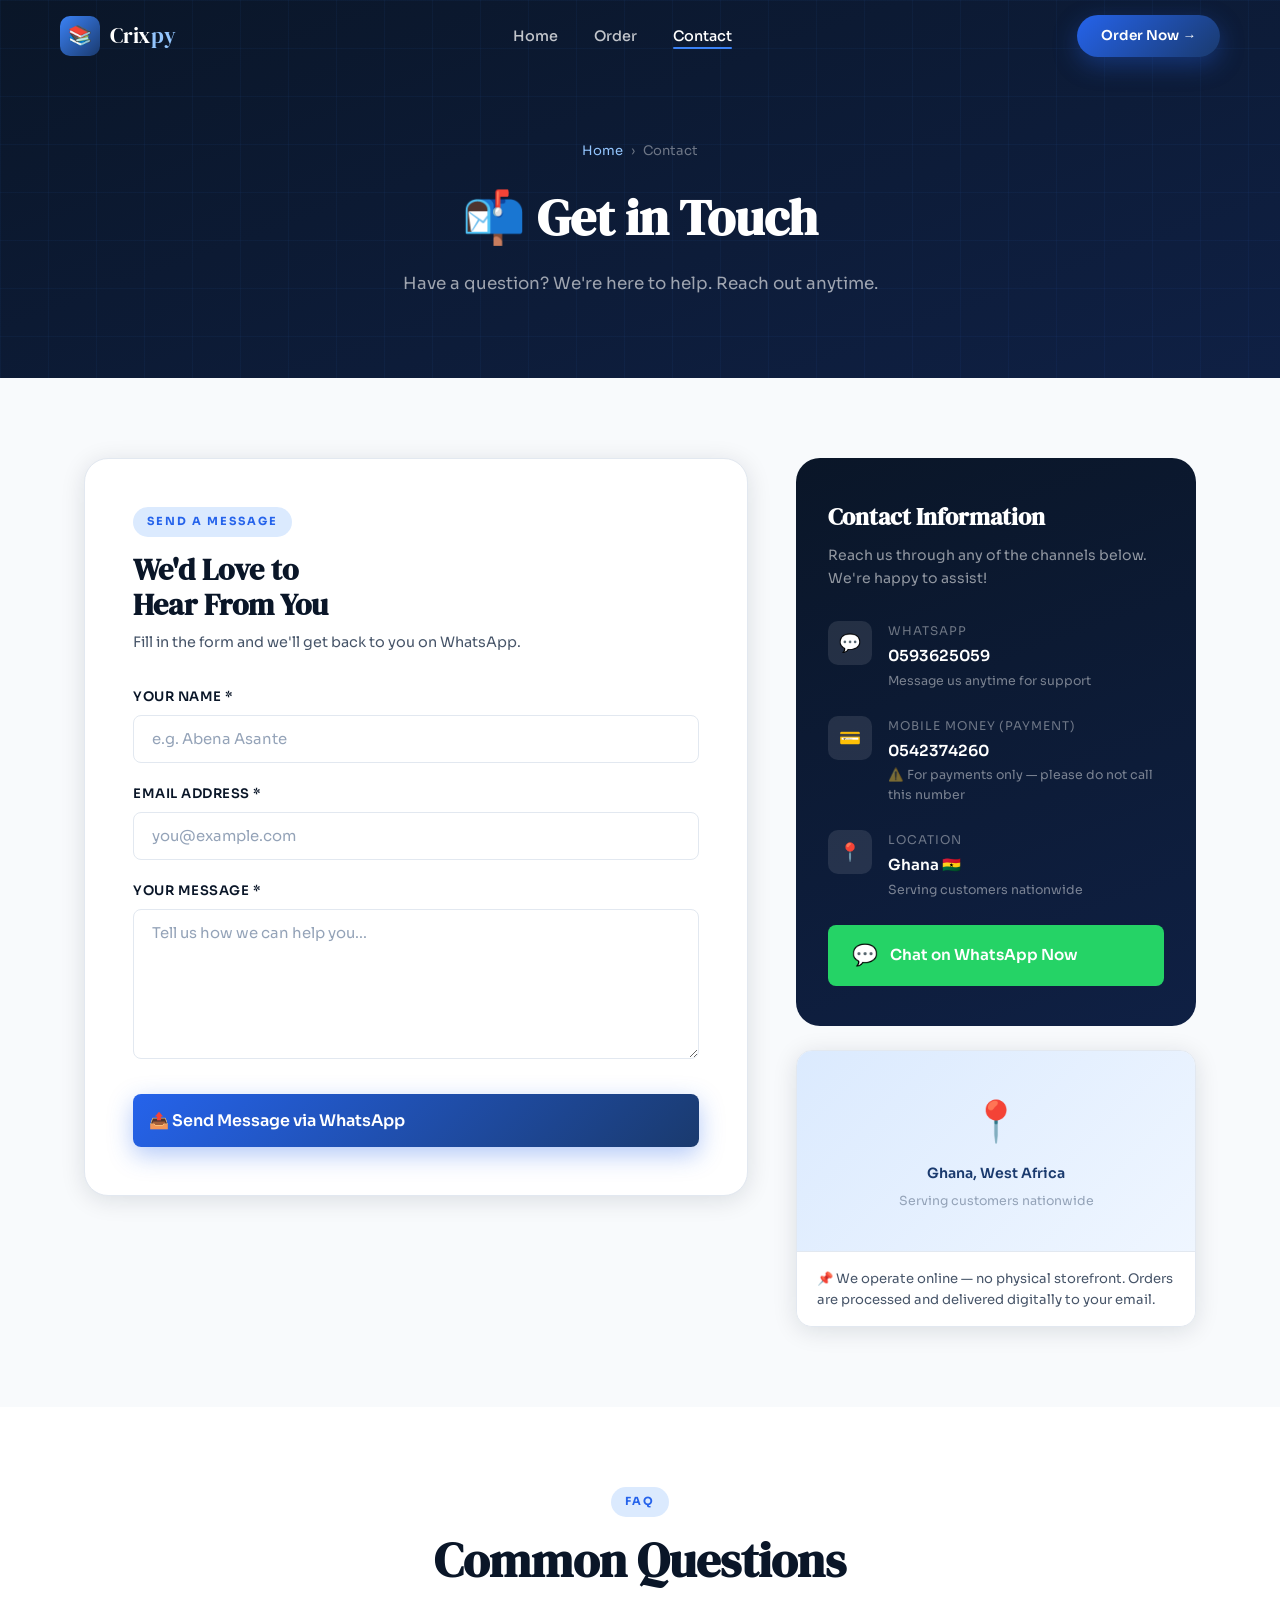
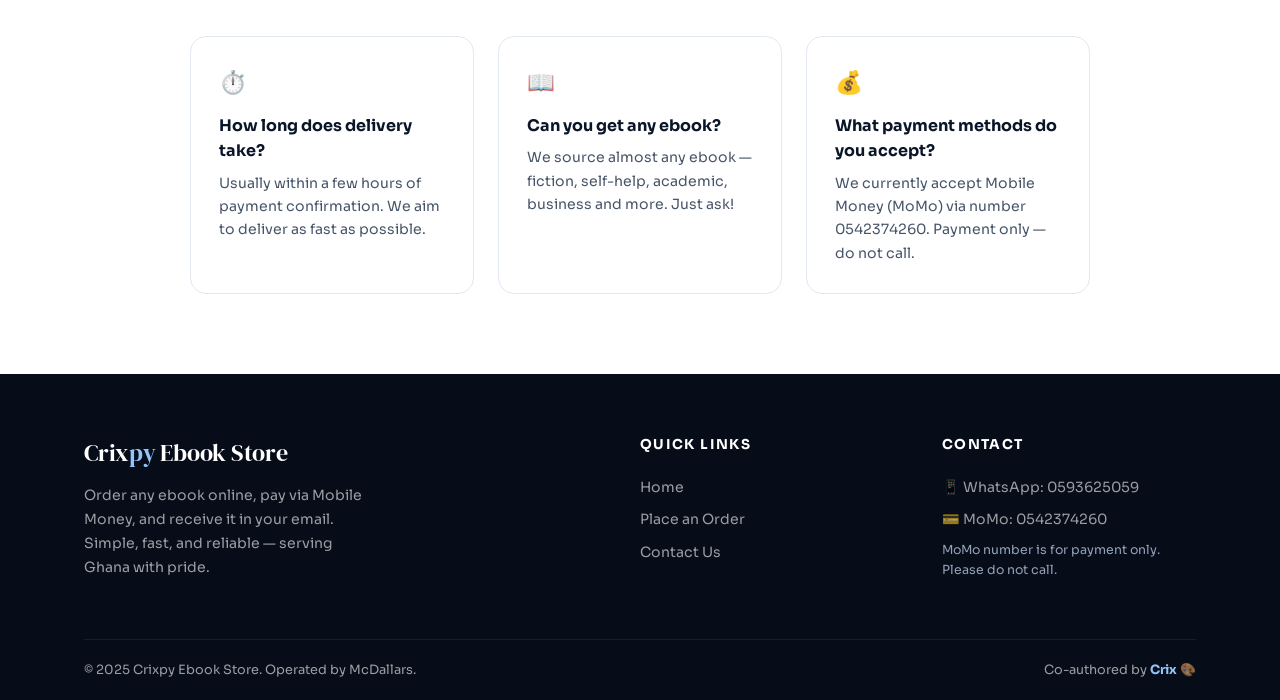
==== contact.html @ 8791eb3a "Add files via upload" ====
<!DOCTYPE html>
<html lang="en">
<head>
  <meta charset="UTF-8" />
  <meta name="viewport" content="width=device-width, initial-scale=1.0" />
  <title>Contact Us — Crixpy Ebook Store</title>
  <meta name="description" content="Get in touch with Crixpy Ebook Store via WhatsApp or our contact form." />
  <link rel="stylesheet" href="style.css" />
  <link rel="icon" href="data:image/svg+xml,<svg xmlns='http://www.w3.org/2000/svg' viewBox='0 0 100 100'><text y='.9em' font-size='90'>📚</text></svg>" />
</head>
<body>

  <!-- ════════════ NAVBAR ════════════ -->
  <nav class="navbar scrolled" id="navbar">
    <div class="nav-inner">
      <a href="index.html" class="nav-logo">
        <div class="nav-logo-icon">📚</div>
        <span class="nav-logo-text">Crix<span>py</span></span>
      </a>
      <ul class="nav-links">
        <li><a href="index.html">Home</a></li>
        <li><a href="order.html">Order</a></li>
        <li><a href="contact.html">Contact</a></li>
      </ul>
      <a href="order.html" class="btn btn-primary nav-cta" style="padding:10px 24px;font-size:0.85rem;">Order Now →</a>
      <button class="hamburger" id="hamburger" aria-label="Menu">
        <span></span><span></span><span></span>
      </button>
    </div>
  </nav>

  <!-- Mobile Menu -->
  <div class="mobile-menu" id="mobileMenu">
    <a href="index.html">🏠 Home</a>
    <a href="order.html">📖 Order</a>
    <a href="contact.html">📬 Contact</a>
    <a href="order.html" class="btn btn-primary" style="text-align:center;border-radius:8px;">Order Now →</a>
  </div>

  <!-- ════════════ PAGE HEADER ════════════ -->
  <div class="page-header">
    <div class="page-breadcrumb">
      <a href="index.html">Home</a>
      <span>›</span>
      <span>Contact</span>
    </div>
    <h1>📬 Get in Touch</h1>
    <p>Have a question? We're here to help. Reach out anytime.</p>
  </div>

  <!-- ════════════ CONTACT SECTION ════════════ -->
  <section class="contact-section">
    <div class="container">
      <div class="contact-layout">

        <!-- CONTACT FORM -->
        <div class="contact-form-wrap">
          <span class="section-label">Send a Message</span>
          <h2 class="section-title" style="font-size:1.9rem;margin-bottom:8px;">We'd Love to<br>Hear From You</h2>
          <p style="color:var(--gray-600);font-size:0.9rem;margin-bottom:32px;">Fill in the form and we'll get back to you on WhatsApp.</p>

          <form id="contactForm" novalidate>
            <div class="form-group">
              <label for="cName">Your Name *</label>
              <input type="text" id="cName" name="cName" placeholder="e.g. Abena Asante" required />
            </div>
            <div class="form-group">
              <label for="cEmail">Email Address *</label>
              <input type="email" id="cEmail" name="cEmail" placeholder="you@example.com" required />
            </div>
            <div class="form-group">
              <label for="cMessage">Your Message *</label>
              <textarea id="cMessage" name="cMessage" placeholder="Tell us how we can help you..." required style="min-height:150px;"></textarea>
            </div>
            <button type="submit" class="btn btn-primary form-btn">
              📤 Send Message via WhatsApp
            </button>
          </form>
        </div>

        <!-- CONTACT INFO SIDEBAR -->
        <div>
          <!-- Info Card -->
          <div class="contact-info-card">
            <h3 class="contact-info-title">Contact Information</h3>
            <p class="contact-info-sub">Reach us through any of the channels below. We're happy to assist!</p>

            <div class="contact-info-item">
              <div class="contact-info-icon">💬</div>
              <div>
                <div class="contact-info-label">WhatsApp</div>
                <div class="contact-info-value">0593625059</div>
                <div class="contact-info-note">Message us anytime for support</div>
              </div>
            </div>

            <div class="contact-info-item">
              <div class="contact-info-icon">💳</div>
              <div>
                <div class="contact-info-label">Mobile Money (Payment)</div>
                <div class="contact-info-value">0542374260</div>
                <div class="contact-info-note">⚠️ For payments only — please do not call this number</div>
              </div>
            </div>

            <div class="contact-info-item">
              <div class="contact-info-icon">📍</div>
              <div>
                <div class="contact-info-label">Location</div>
                <div class="contact-info-value">Ghana 🇬🇭</div>
                <div class="contact-info-note">Serving customers nationwide</div>
              </div>
            </div>

            <a href="https://wa.me/233593625059" target="_blank" class="wa-btn">
              <span class="wa-btn-icon">💬</span>
              Chat on WhatsApp Now
            </a>
          </div>

          <!-- Map placeholder -->
          <div class="map-placeholder">
            <div class="map-embed">
              <span class="map-embed-icon">📍</span>
              <span style="font-weight:600;color:var(--blue-700);">Ghana, West Africa</span>
              <span style="font-size:0.78rem;color:var(--gray-400);">Serving customers nationwide</span>
            </div>
            <div style="padding:16px 20px;background:var(--white);border-top:1px solid var(--gray-200);">
              <p style="font-size:0.82rem;color:var(--gray-600);">📌 We operate online — no physical storefront. Orders are processed and delivered digitally to your email.</p>
            </div>
          </div>
        </div>

      </div>
    </div>
  </section>

  <!-- ════════════ FAQ STRIP ════════════ -->
  <section style="padding:80px 0;background:var(--white);">
    <div class="container">
      <div class="text-center" style="margin-bottom:48px;">
        <span class="section-label">FAQ</span>
        <h2 class="section-title">Common Questions</h2>
      </div>
      <div style="display:grid;grid-template-columns:repeat(auto-fit,minmax(280px,1fr));gap:24px;max-width:900px;margin:0 auto;">
        <div style="padding:28px;border:1px solid var(--gray-200);border-radius:var(--radius-md);">
          <div style="font-size:1.4rem;margin-bottom:12px;">⏱️</div>
          <div style="font-weight:700;color:var(--blue-900);margin-bottom:8px;">How long does delivery take?</div>
          <p style="font-size:0.88rem;color:var(--gray-600);line-height:1.65;">Usually within a few hours of payment confirmation. We aim to deliver as fast as possible.</p>
        </div>
        <div style="padding:28px;border:1px solid var(--gray-200);border-radius:var(--radius-md);">
          <div style="font-size:1.4rem;margin-bottom:12px;">📖</div>
          <div style="font-weight:700;color:var(--blue-900);margin-bottom:8px;">Can you get any ebook?</div>
          <p style="font-size:0.88rem;color:var(--gray-600);line-height:1.65;">We source almost any ebook — fiction, self-help, academic, business and more. Just ask!</p>
        </div>
        <div style="padding:28px;border:1px solid var(--gray-200);border-radius:var(--radius-md);">
          <div style="font-size:1.4rem;margin-bottom:12px;">💰</div>
          <div style="font-weight:700;color:var(--blue-900);margin-bottom:8px;">What payment methods do you accept?</div>
          <p style="font-size:0.88rem;color:var(--gray-600);line-height:1.65;">We currently accept Mobile Money (MoMo) via number 0542374260. Payment only — do not call.</p>
        </div>
      </div>
    </div>
  </section>

  <!-- ════════════ FOOTER ════════════ -->
  <footer class="footer">
    <div class="container">
      <div class="footer-grid">
        <div class="footer-brand">
          <span class="nav-logo-text">Crix<span style="color:var(--blue-300);">py</span> Ebook Store</span>
          <p>Order any ebook online, pay via Mobile Money, and receive it in your email. Simple, fast, and reliable — serving Ghana with pride.</p>
        </div>
        <div class="footer-col">
          <h4>Quick Links</h4>
          <a href="index.html">Home</a>
          <a href="order.html">Place an Order</a>
          <a href="contact.html">Contact Us</a>
        </div>
        <div class="footer-col">
          <h4>Contact</h4>
          <p>📱 WhatsApp: 0593625059</p>
          <p>💳 MoMo: 0542374260</p>
          <p style="font-size:0.78rem;color:var(--gray-400);margin-top:4px;">MoMo number is for payment only.<br>Please do not call.</p>
        </div>
      </div>
      <div class="footer-bottom">
        <span>© 2025 Crixpy Ebook Store. Operated by McDallars.</span>
        <span>Co-authored by <strong style="color:var(--blue-300);">Crix</strong> 🎨</span>
      </div>
    </div>
  </footer>

  <!-- ════════════ CONTACT SUCCESS POPUP ════════════ -->
  <div class="popup-overlay" id="contactPopup">
    <div class="popup-box">
      <div class="popup-icon">📬</div>
      <h2 class="popup-title">Message Sent!</h2>
      <p class="popup-text">
        Your message has been sent to us via WhatsApp. We'll get back to you as soon as possible.<br><br>
        Thank you for reaching out to Crixpy Ebook Store! 📚
      </p>
      <button class="btn btn-primary popup-close" onclick="closePopup('contactPopup')">Close</button>
    </div>
  </div>

  <script src="script.js"></script>
</body>
</html>
---- style.css ----
/* ============================================
   CRIXPY EBOOK STORE — Global Stylesheet
   ============================================ */

@import url('https://fonts.googleapis.com/css2?family=Sora:wght@300;400;500;600;700;800&family=DM+Serif+Display:ital@0;1&display=swap');

/* ── CSS Variables ── */
:root {
  --blue-900: #0a1628;
  --blue-800: #0f2044;
  --blue-700: #1a3a6e;
  --blue-600: #1e4d9b;
  --blue-500: #2563eb;
  --blue-400: #3b82f6;
  --blue-300: #93c5fd;
  --blue-100: #dbeafe;
  --gold:     #f0b429;
  --white:    #ffffff;
  --gray-50:  #f8fafc;
  --gray-100: #f1f5f9;
  --gray-200: #e2e8f0;
  --gray-400: #94a3b8;
  --gray-600: #475569;
  --gray-800: #1e293b;
  --black:    #060c18;

  --font-display: 'DM Serif Display', serif;
  --font-body:    'Sora', sans-serif;

  --radius-sm: 8px;
  --radius-md: 16px;
  --radius-lg: 24px;
  --radius-xl: 40px;

  --shadow-card: 0 4px 24px rgba(10, 22, 40, 0.12);
  --shadow-float: 0 16px 48px rgba(10, 22, 40, 0.22);
  --shadow-glow:  0 0 40px rgba(37, 99, 235, 0.25);

  --transition: all 0.35s cubic-bezier(0.4, 0, 0.2, 1);
}

/* ── Reset ── */
*, *::before, *::after { box-sizing: border-box; margin: 0; padding: 0; }
html { scroll-behavior: smooth; font-size: 16px; }
body {
  font-family: var(--font-body);
  background: var(--white);
  color: var(--gray-800);
  line-height: 1.6;
  overflow-x: hidden;
}
img { max-width: 100%; display: block; }
a { text-decoration: none; color: inherit; }
ul { list-style: none; }
button { cursor: pointer; font-family: var(--font-body); }

/* ── Utility ── */
.container { max-width: 1160px; margin: 0 auto; padding: 0 24px; }
.section-label {
  display: inline-block;
  font-size: 0.7rem;
  font-weight: 700;
  letter-spacing: 0.18em;
  text-transform: uppercase;
  color: var(--blue-500);
  background: var(--blue-100);
  padding: 6px 14px;
  border-radius: 100px;
  margin-bottom: 16px;
}
.section-title {
  font-family: var(--font-display);
  font-size: clamp(2rem, 5vw, 3rem);
  color: var(--blue-900);
  line-height: 1.15;
  margin-bottom: 16px;
}
.section-sub {
  color: var(--gray-600);
  font-size: 1.05rem;
  max-width: 540px;
}
.text-center { text-align: center; }
.text-center .section-sub { margin: 0 auto; }

/* ── Buttons ── */
.btn {
  display: inline-flex;
  align-items: center;
  gap: 8px;
  padding: 14px 32px;
  border-radius: 100px;
  font-size: 0.95rem;
  font-weight: 600;
  border: none;
  transition: var(--transition);
  position: relative;
  overflow: hidden;
}
.btn::after {
  content: '';
  position: absolute;
  inset: 0;
  background: rgba(255,255,255,0.12);
  opacity: 0;
  transition: opacity 0.25s;
}
.btn:hover::after { opacity: 1; }
.btn-primary {
  background: linear-gradient(135deg, var(--blue-500), var(--blue-700));
  color: var(--white);
  box-shadow: 0 8px 24px rgba(37, 99, 235, 0.35);
}
.btn-primary:hover {
  transform: translateY(-2px);
  box-shadow: 0 14px 32px rgba(37, 99, 235, 0.45);
}
.btn-outline {
  background: transparent;
  color: var(--blue-500);
  border: 2px solid var(--blue-400);
}
.btn-outline:hover {
  background: var(--blue-100);
  transform: translateY(-2px);
}
.btn-white {
  background: var(--white);
  color: var(--blue-700);
  box-shadow: var(--shadow-card);
}
.btn-white:hover { transform: translateY(-2px); box-shadow: var(--shadow-float); }

/* ── NAV ── */
.navbar {
  position: fixed;
  top: 0; left: 0; right: 0;
  z-index: 1000;
  padding: 0 24px;
  transition: var(--transition);
}
.navbar.scrolled {
  background: rgba(10, 22, 40, 0.92);
  backdrop-filter: blur(16px);
  border-bottom: 1px solid rgba(255,255,255,0.07);
  box-shadow: 0 4px 24px rgba(0,0,0,0.3);
}
.nav-inner {
  max-width: 1160px;
  margin: 0 auto;
  display: flex;
  align-items: center;
  justify-content: space-between;
  height: 72px;
}
.nav-logo {
  display: flex;
  align-items: center;
  gap: 10px;
}
.nav-logo-icon {
  width: 40px; height: 40px;
  background: linear-gradient(135deg, var(--blue-400), var(--blue-700));
  border-radius: 10px;
  display: flex;
  align-items: center;
  justify-content: center;
  font-size: 1.2rem;
}
.nav-logo-text {
  font-family: var(--font-display);
  font-size: 1.35rem;
  color: var(--white);
  letter-spacing: -0.01em;
}
.nav-logo-text span { color: var(--blue-300); }
.nav-links {
  display: flex;
  align-items: center;
  gap: 36px;
}
.nav-links a {
  color: rgba(255,255,255,0.75);
  font-size: 0.9rem;
  font-weight: 500;
  transition: color 0.2s;
  position: relative;
}
.nav-links a::after {
  content: '';
  position: absolute;
  bottom: -4px; left: 0; right: 0;
  height: 2px;
  background: var(--blue-400);
  transform: scaleX(0);
  transform-origin: left;
  transition: transform 0.3s;
  border-radius: 2px;
}
.nav-links a:hover, .nav-links a.active { color: var(--white); }
.nav-links a:hover::after, .nav-links a.active::after { transform: scaleX(1); }
.nav-cta { margin-left: 8px; }
.hamburger {
  display: none;
  flex-direction: column;
  gap: 5px;
  background: none;
  border: none;
  padding: 8px;
}
.hamburger span {
  display: block;
  width: 24px; height: 2px;
  background: var(--white);
  border-radius: 2px;
  transition: var(--transition);
}
.hamburger.open span:nth-child(1) { transform: translateY(7px) rotate(45deg); }
.hamburger.open span:nth-child(2) { opacity: 0; }
.hamburger.open span:nth-child(3) { transform: translateY(-7px) rotate(-45deg); }

/* Mobile nav */
.mobile-menu {
  display: none;
  position: fixed;
  top: 72px; left: 0; right: 0;
  background: rgba(10, 22, 40, 0.97);
  backdrop-filter: blur(16px);
  padding: 24px;
  z-index: 999;
  border-bottom: 1px solid rgba(255,255,255,0.1);
  flex-direction: column;
  gap: 16px;
  transform: translateY(-20px);
  opacity: 0;
  transition: var(--transition);
}
.mobile-menu.open {
  display: flex;
  transform: translateY(0);
  opacity: 1;
}
.mobile-menu a {
  color: rgba(255,255,255,0.85);
  font-size: 1.05rem;
  font-weight: 500;
  padding: 12px 0;
  border-bottom: 1px solid rgba(255,255,255,0.07);
  transition: color 0.2s;
}
.mobile-menu a:hover { color: var(--blue-300); }

/* ── HERO ── */
.hero {
  min-height: 100vh;
  background: linear-gradient(160deg, var(--blue-900) 0%, var(--blue-800) 50%, #112255 100%);
  position: relative;
  display: flex;
  align-items: center;
  padding-top: 80px;
  overflow: hidden;
}
.hero-bg-grid {
  position: absolute;
  inset: 0;
  background-image:
    linear-gradient(rgba(59,130,246,0.06) 1px, transparent 1px),
    linear-gradient(90deg, rgba(59,130,246,0.06) 1px, transparent 1px);
  background-size: 48px 48px;
}
.hero-orb {
  position: absolute;
  border-radius: 50%;
  filter: blur(80px);
  pointer-events: none;
}
.hero-orb-1 {
  width: 520px; height: 520px;
  background: radial-gradient(circle, rgba(37,99,235,0.35) 0%, transparent 70%);
  top: -120px; right: -100px;
  animation: float 7s ease-in-out infinite;
}
.hero-orb-2 {
  width: 360px; height: 360px;
  background: radial-gradient(circle, rgba(240,180,41,0.12) 0%, transparent 70%);
  bottom: 80px; left: -80px;
  animation: float 9s ease-in-out infinite reverse;
}
@keyframes float {
  0%, 100% { transform: translateY(0); }
  50%       { transform: translateY(-24px); }
}
.hero-inner {
  position: relative;
  z-index: 2;
  max-width: 1160px;
  margin: 0 auto;
  padding: 80px 24px;
  display: grid;
  grid-template-columns: 1fr 1fr;
  gap: 64px;
  align-items: center;
}
.hero-badge {
  display: inline-flex;
  align-items: center;
  gap: 8px;
  background: rgba(255,255,255,0.08);
  border: 1px solid rgba(255,255,255,0.15);
  border-radius: 100px;
  padding: 8px 16px;
  font-size: 0.8rem;
  color: var(--blue-300);
  font-weight: 500;
  margin-bottom: 24px;
  backdrop-filter: blur(8px);
  animation: fadeInUp 0.6s ease both;
}
.hero-badge-dot {
  width: 7px; height: 7px;
  background: var(--gold);
  border-radius: 50%;
  animation: pulse 2s ease-in-out infinite;
}
@keyframes pulse { 0%,100%{ opacity:1; transform:scale(1); } 50%{ opacity:0.5; transform:scale(1.4); } }
.hero-title {
  font-family: var(--font-display);
  font-size: clamp(2.6rem, 6vw, 4rem);
  color: var(--white);
  line-height: 1.1;
  margin-bottom: 20px;
  animation: fadeInUp 0.6s 0.1s ease both;
}
.hero-title em {
  font-style: italic;
  color: var(--blue-300);
}
.hero-sub {
  color: rgba(255,255,255,0.65);
  font-size: 1.1rem;
  line-height: 1.7;
  margin-bottom: 36px;
  max-width: 460px;
  animation: fadeInUp 0.6s 0.2s ease both;
}
.hero-actions {
  display: flex;
  gap: 16px;
  flex-wrap: wrap;
  animation: fadeInUp 0.6s 0.3s ease both;
}
.hero-stats {
  display: flex;
  gap: 32px;
  margin-top: 48px;
  animation: fadeInUp 0.6s 0.4s ease both;
}
.hero-stat-num {
  font-family: var(--font-display);
  font-size: 1.8rem;
  color: var(--white);
}
.hero-stat-label {
  font-size: 0.8rem;
  color: rgba(255,255,255,0.5);
  text-transform: uppercase;
  letter-spacing: 0.08em;
}
.hero-visual {
  animation: fadeInRight 0.8s 0.2s ease both;
  position: relative;
}
.hero-card {
  background: rgba(255,255,255,0.05);
  border: 1px solid rgba(255,255,255,0.1);
  border-radius: var(--radius-lg);
  padding: 32px;
  backdrop-filter: blur(12px);
  position: relative;
  overflow: hidden;
}
.hero-card::before {
  content: '';
  position: absolute;
  top: -1px; left: 20px; right: 20px;
  height: 2px;
  background: linear-gradient(90deg, transparent, var(--blue-400), transparent);
}
.hero-book-stack {
  display: flex;
  flex-direction: column;
  gap: 12px;
}
.hero-book-item {
  display: flex;
  align-items: center;
  gap: 16px;
  padding: 14px 16px;
  background: rgba(255,255,255,0.06);
  border-radius: var(--radius-sm);
  border: 1px solid rgba(255,255,255,0.07);
  transition: background 0.3s;
  animation: slideInRight 0.5s ease both;
}
.hero-book-item:nth-child(1) { animation-delay: 0.5s; }
.hero-book-item:nth-child(2) { animation-delay: 0.65s; }
.hero-book-item:nth-child(3) { animation-delay: 0.8s; }
.hero-book-item:hover { background: rgba(255,255,255,0.1); }
.hero-book-cover {
  width: 42px; height: 52px;
  border-radius: 4px;
  display: flex;
  align-items: center;
  justify-content: center;
  font-size: 1.4rem;
  flex-shrink: 0;
}
.hero-book-info { flex: 1; min-width: 0; }
.hero-book-title { color: var(--white); font-size: 0.85rem; font-weight: 600; }
.hero-book-author { color: rgba(255,255,255,0.4); font-size: 0.75rem; }
.hero-book-badge {
  font-size: 0.68rem;
  font-weight: 700;
  padding: 3px 10px;
  border-radius: 100px;
  background: rgba(37,99,235,0.3);
  color: var(--blue-300);
  border: 1px solid rgba(37,99,235,0.4);
  white-space: nowrap;
}
.hero-card-footer {
  margin-top: 20px;
  padding-top: 20px;
  border-top: 1px solid rgba(255,255,255,0.07);
  display: flex;
  align-items: center;
  justify-content: space-between;
}
.hero-card-footer-text { font-size: 0.8rem; color: rgba(255,255,255,0.5); }
.hero-card-footer-badge {
  display: flex;
  align-items: center;
  gap: 6px;
  font-size: 0.8rem;
  color: #4ade80;
  font-weight: 500;
}
.badge-dot-green {
  width: 7px; height: 7px;
  background: #4ade80;
  border-radius: 50%;
  animation: pulse 2s ease-in-out infinite;
}

/* ── HOW IT WORKS ── */
.how-it-works {
  padding: 100px 0;
  background: var(--gray-50);
  position: relative;
  overflow: hidden;
}
.how-it-works::before {
  content: '';
  position: absolute;
  top: -2px; left: 0; right: 0;
  height: 4px;
  background: linear-gradient(90deg, transparent, var(--blue-400), var(--blue-500), var(--blue-400), transparent);
}
.steps-grid {
  display: grid;
  grid-template-columns: repeat(4, 1fr);
  gap: 24px;
  margin-top: 56px;
  position: relative;
}
.steps-grid::before {
  content: '';
  position: absolute;
  top: 48px;
  left: calc(12.5% + 32px);
  right: calc(12.5% + 32px);
  height: 2px;
  background: linear-gradient(90deg, var(--blue-300), var(--blue-400), var(--blue-500), var(--blue-400));
  border-radius: 2px;
}
.step-card {
  background: var(--white);
  border-radius: var(--radius-md);
  padding: 32px 24px;
  text-align: center;
  box-shadow: var(--shadow-card);
  border: 1px solid var(--gray-200);
  position: relative;
  transition: var(--transition);
  opacity: 0;
  transform: translateY(24px);
}
.step-card.visible {
  opacity: 1;
  transform: translateY(0);
}
.step-card:hover {
  transform: translateY(-6px);
  box-shadow: var(--shadow-float);
  border-color: var(--blue-300);
}
.step-number {
  position: absolute;
  top: -16px; left: 50%;
  transform: translateX(-50%);
  width: 32px; height: 32px;
  background: linear-gradient(135deg, var(--blue-500), var(--blue-700));
  color: var(--white);
  border-radius: 50%;
  display: flex;
  align-items: center;
  justify-content: center;
  font-size: 0.8rem;
  font-weight: 700;
  box-shadow: 0 4px 12px rgba(37,99,235,0.4);
}
.step-icon {
  width: 64px; height: 64px;
  margin: 16px auto 20px;
  background: linear-gradient(135deg, var(--blue-100), var(--blue-50, #eff6ff));
  border-radius: var(--radius-sm);
  display: flex;
  align-items: center;
  justify-content: center;
  font-size: 1.8rem;
  transition: transform 0.3s;
}
.step-card:hover .step-icon { transform: scale(1.1) rotate(-5deg); }
.step-title {
  font-weight: 700;
  font-size: 0.95rem;
  color: var(--blue-900);
  margin-bottom: 8px;
}
.step-desc {
  font-size: 0.85rem;
  color: var(--gray-600);
  line-height: 1.6;
}

/* ── WHY US ── */
.why-us {
  padding: 100px 0;
  background: var(--white);
}
.features-grid {
  display: grid;
  grid-template-columns: repeat(3, 1fr);
  gap: 28px;
  margin-top: 56px;
}
.feature-card {
  padding: 32px;
  border-radius: var(--radius-md);
  border: 1px solid var(--gray-200);
  transition: var(--transition);
  opacity: 0;
  transform: translateY(20px);
  position: relative;
  overflow: hidden;
}
.feature-card::before {
  content: '';
  position: absolute;
  inset: 0;
  background: linear-gradient(135deg, rgba(37,99,235,0.03), transparent);
  opacity: 0;
  transition: opacity 0.3s;
}
.feature-card.visible { opacity: 1; transform: translateY(0); }
.feature-card:hover { border-color: var(--blue-300); transform: translateY(-4px); box-shadow: var(--shadow-card); }
.feature-card:hover::before { opacity: 1; }
.feature-icon {
  width: 52px; height: 52px;
  background: linear-gradient(135deg, var(--blue-500), var(--blue-700));
  border-radius: var(--radius-sm);
  display: flex;
  align-items: center;
  justify-content: center;
  font-size: 1.4rem;
  margin-bottom: 20px;
  box-shadow: 0 6px 20px rgba(37,99,235,0.25);
}
.feature-title { font-weight: 700; font-size: 1rem; margin-bottom: 8px; color: var(--blue-900); }
.feature-desc { font-size: 0.88rem; color: var(--gray-600); line-height: 1.65; }

/* ── CTA BANNER ── */
.cta-banner {
  padding: 80px 0;
  background: linear-gradient(135deg, var(--blue-800), var(--blue-900));
  position: relative;
  overflow: hidden;
}
.cta-banner::after {
  content: '📚';
  position: absolute;
  right: 8%;
  top: 50%;
  transform: translateY(-50%);
  font-size: 8rem;
  opacity: 0.08;
  pointer-events: none;
}
.cta-inner {
  max-width: 700px;
  margin: 0 auto;
  text-align: center;
  padding: 0 24px;
  position: relative;
  z-index: 1;
}
.cta-title {
  font-family: var(--font-display);
  font-size: clamp(1.8rem, 4vw, 2.6rem);
  color: var(--white);
  margin-bottom: 16px;
}
.cta-sub { color: rgba(255,255,255,0.6); margin-bottom: 36px; font-size: 1.05rem; }
.cta-actions { display: flex; gap: 16px; justify-content: center; flex-wrap: wrap; }

/* ── FOOTER ── */
.footer {
  background: var(--black);
  color: rgba(255,255,255,0.6);
  padding: 60px 0 0;
}
.footer-grid {
  display: grid;
  grid-template-columns: 2fr 1fr 1fr;
  gap: 48px;
  padding-bottom: 48px;
  border-bottom: 1px solid rgba(255,255,255,0.07);
}
.footer-brand .nav-logo-text { font-size: 1.5rem; margin-bottom: 12px; display: block; }
.footer-brand p { font-size: 0.88rem; line-height: 1.7; max-width: 280px; }
.footer-col h4 { color: var(--white); font-size: 0.85rem; font-weight: 700; text-transform: uppercase; letter-spacing: 0.1em; margin-bottom: 20px; }
.footer-col a, .footer-col p { display: block; font-size: 0.88rem; margin-bottom: 10px; transition: color 0.2s; }
.footer-col a:hover { color: var(--blue-300); }
.footer-bottom {
  padding: 20px 0;
  display: flex;
  align-items: center;
  justify-content: space-between;
  font-size: 0.8rem;
  flex-wrap: wrap;
  gap: 12px;
}
.footer-bottom a { color: var(--blue-300); }

/* ── PAGE HEADER ── */
.page-header {
  background: linear-gradient(160deg, var(--blue-900), var(--blue-800));
  padding: 140px 24px 80px;
  text-align: center;
  position: relative;
  overflow: hidden;
}
.page-header::before {
  content: '';
  position: absolute;
  inset: 0;
  background-image:
    linear-gradient(rgba(59,130,246,0.05) 1px, transparent 1px),
    linear-gradient(90deg, rgba(59,130,246,0.05) 1px, transparent 1px);
  background-size: 48px 48px;
}
.page-header h1 {
  font-family: var(--font-display);
  font-size: clamp(2.2rem, 5vw, 3.2rem);
  color: var(--white);
  position: relative;
}
.page-header p {
  color: rgba(255,255,255,0.6);
  margin-top: 12px;
  font-size: 1.05rem;
  position: relative;
}
.page-breadcrumb {
  display: flex;
  align-items: center;
  justify-content: center;
  gap: 8px;
  font-size: 0.82rem;
  color: rgba(255,255,255,0.4);
  margin-bottom: 16px;
  position: relative;
}
.page-breadcrumb a { color: var(--blue-300); }
.page-breadcrumb a:hover { color: var(--white); }

/* ── ORDER PAGE ── */
.order-section {
  padding: 80px 0;
  background: var(--gray-50);
}
.order-layout {
  display: grid;
  grid-template-columns: 1fr 380px;
  gap: 40px;
  align-items: start;
}
.order-form-wrap {
  background: var(--white);
  border-radius: var(--radius-lg);
  padding: 48px;
  box-shadow: var(--shadow-card);
  border: 1px solid var(--gray-200);
}
.order-form-title {
  font-family: var(--font-display);
  font-size: 1.8rem;
  color: var(--blue-900);
  margin-bottom: 8px;
}
.order-form-sub { color: var(--gray-600); font-size: 0.9rem; margin-bottom: 32px; }
.form-row { display: grid; grid-template-columns: 1fr 1fr; gap: 20px; }
.form-group { margin-bottom: 20px; }
.form-group label {
  display: block;
  font-size: 0.82rem;
  font-weight: 600;
  color: var(--blue-900);
  margin-bottom: 8px;
  text-transform: uppercase;
  letter-spacing: 0.04em;
}
.form-group input,
.form-group textarea,
.form-group select {
  width: 100%;
  padding: 14px 18px;
  border: 1.5px solid var(--gray-200);
  border-radius: var(--radius-sm);
  font-family: var(--font-body);
  font-size: 0.93rem;
  color: var(--gray-800);
  background: var(--white);
  transition: var(--transition);
  outline: none;
}
.form-group input:focus,
.form-group textarea:focus,
.form-group select:focus {
  border-color: var(--blue-500);
  box-shadow: 0 0 0 4px rgba(37,99,235,0.1);
}
.form-group input::placeholder,
.form-group textarea::placeholder { color: var(--gray-400); }
.form-group textarea { resize: vertical; min-height: 120px; }
.file-upload-label {
  display: flex;
  align-items: center;
  gap: 12px;
  padding: 14px 18px;
  border: 1.5px dashed var(--gray-200);
  border-radius: var(--radius-sm);
  cursor: pointer;
  transition: var(--transition);
  color: var(--gray-600);
  font-size: 0.88rem;
}
.file-upload-label:hover { border-color: var(--blue-400); background: var(--blue-100); color: var(--blue-700); }
.file-upload-label input { display: none; }
.file-upload-icon { font-size: 1.3rem; }
.form-btn { width: 100%; padding: 16px; font-size: 1rem; border-radius: var(--radius-sm); margin-top: 8px; }

/* Payment sidebar */
.payment-sidebar { position: sticky; top: 100px; }
.payment-card {
  background: var(--white);
  border-radius: var(--radius-lg);
  padding: 32px;
  box-shadow: var(--shadow-card);
  border: 1px solid var(--gray-200);
  margin-bottom: 24px;
}
.payment-card-title {
  font-weight: 700;
  font-size: 0.85rem;
  text-transform: uppercase;
  letter-spacing: 0.1em;
  color: var(--blue-700);
  margin-bottom: 20px;
  display: flex;
  align-items: center;
  gap: 8px;
}
.payment-number-box {
  background: linear-gradient(135deg, var(--blue-900), var(--blue-700));
  color: var(--white);
  border-radius: var(--radius-sm);
  padding: 20px;
  text-align: center;
  margin-bottom: 16px;
  position: relative;
  overflow: hidden;
}
.payment-number-box::before {
  content: '📱';
  position: absolute;
  right: 16px; top: 50%;
  transform: translateY(-50%);
  font-size: 2rem;
  opacity: 0.15;
}
.payment-number {
  font-family: var(--font-display);
  font-size: 1.7rem;
  letter-spacing: 0.04em;
}
.payment-number-label { font-size: 0.78rem; opacity: 0.6; margin-top: 4px; }
.payment-note {
  background: #fef3c7;
  border: 1px solid #fcd34d;
  border-radius: var(--radius-sm);
  padding: 12px 16px;
  font-size: 0.82rem;
  color: #92400e;
  display: flex;
  gap: 8px;
  align-items: flex-start;
}
.steps-mini { margin-top: 24px; }
.step-mini-item {
  display: flex;
  gap: 12px;
  align-items: flex-start;
  margin-bottom: 16px;
  font-size: 0.85rem;
  color: var(--gray-600);
}
.step-mini-num {
  width: 24px; height: 24px;
  background: var(--blue-100);
  color: var(--blue-700);
  border-radius: 50%;
  display: flex;
  align-items: center;
  justify-content: center;
  font-size: 0.72rem;
  font-weight: 700;
  flex-shrink: 0;
}

/* ── CONTACT PAGE ── */
.contact-section { padding: 80px 0; background: var(--gray-50); }
.contact-layout {
  display: grid;
  grid-template-columns: 1fr 400px;
  gap: 48px;
  align-items: start;
}
.contact-form-wrap {
  background: var(--white);
  border-radius: var(--radius-lg);
  padding: 48px;
  box-shadow: var(--shadow-card);
  border: 1px solid var(--gray-200);
}
.contact-info-card {
  background: linear-gradient(160deg, var(--blue-900), var(--blue-800));
  border-radius: var(--radius-lg);
  padding: 40px 32px;
  color: var(--white);
  margin-bottom: 24px;
}
.contact-info-title {
  font-family: var(--font-display);
  font-size: 1.5rem;
  margin-bottom: 8px;
}
.contact-info-sub { color: rgba(255,255,255,0.55); font-size: 0.88rem; margin-bottom: 32px; }
.contact-info-item {
  display: flex;
  gap: 16px;
  margin-bottom: 24px;
  align-items: flex-start;
}
.contact-info-icon {
  width: 44px; height: 44px;
  background: rgba(255,255,255,0.1);
  border-radius: 10px;
  display: flex;
  align-items: center;
  justify-content: center;
  font-size: 1.1rem;
  flex-shrink: 0;
}
.contact-info-label { font-size: 0.75rem; color: rgba(255,255,255,0.4); text-transform: uppercase; letter-spacing: 0.08em; margin-bottom: 4px; }
.contact-info-value { font-weight: 600; font-size: 0.95rem; }
.contact-info-note { font-size: 0.78rem; color: rgba(255,255,255,0.45); margin-top: 3px; }
.map-placeholder {
  background: var(--white);
  border-radius: var(--radius-md);
  overflow: hidden;
  border: 1px solid var(--gray-200);
  box-shadow: var(--shadow-card);
}
.map-embed {
  width: 100%;
  height: 200px;
  background: linear-gradient(135deg, var(--blue-100), #eff6ff);
  display: flex;
  align-items: center;
  justify-content: center;
  flex-direction: column;
  gap: 8px;
  color: var(--blue-600);
  font-size: 0.88rem;
}
.map-embed-icon { font-size: 2.5rem; }
.wa-btn {
  display: flex;
  align-items: center;
  gap: 12px;
  background: #25d366;
  color: var(--white);
  padding: 14px 24px;
  border-radius: var(--radius-sm);
  font-weight: 600;
  font-size: 0.95rem;
  transition: var(--transition);
  margin-top: 24px;
}
.wa-btn:hover { background: #128c7e; transform: translateY(-2px); box-shadow: 0 8px 24px rgba(37,211,102,0.3); }
.wa-btn-icon { font-size: 1.3rem; }

/* ── POPUP / MODAL ── */
.popup-overlay {
  position: fixed;
  inset: 0;
  background: rgba(10, 22, 40, 0.7);
  backdrop-filter: blur(6px);
  z-index: 2000;
  display: flex;
  align-items: center;
  justify-content: center;
  padding: 24px;
  opacity: 0;
  visibility: hidden;
  transition: var(--transition);
}
.popup-overlay.active { opacity: 1; visibility: visible; }
.popup-box {
  background: var(--white);
  border-radius: var(--radius-lg);
  padding: 48px 40px;
  max-width: 480px;
  width: 100%;
  text-align: center;
  transform: scale(0.9) translateY(20px);
  transition: var(--transition);
  box-shadow: var(--shadow-float);
}
.popup-overlay.active .popup-box { transform: scale(1) translateY(0); }
.popup-icon { font-size: 3.5rem; margin-bottom: 16px; }
.popup-title {
  font-family: var(--font-display);
  font-size: 1.6rem;
  color: var(--blue-900);
  margin-bottom: 12px;
}
.popup-text { color: var(--gray-600); line-height: 1.7; margin-bottom: 28px; font-size: 0.95rem; }
.popup-close { min-width: 160px; }

/* ── ANIMATIONS ── */
@keyframes fadeInUp {
  from { opacity: 0; transform: translateY(28px); }
  to   { opacity: 1; transform: translateY(0); }
}
@keyframes fadeInRight {
  from { opacity: 0; transform: translateX(40px); }
  to   { opacity: 1; transform: translateX(0); }
}
@keyframes slideInRight {
  from { opacity: 0; transform: translateX(20px); }
  to   { opacity: 1; transform: translateX(0); }
}

/* ── RESPONSIVE ── */
@media (max-width: 1024px) {
  .hero-inner { grid-template-columns: 1fr; gap: 48px; }
  .hero-visual { max-width: 500px; margin: 0 auto; }
  .steps-grid { grid-template-columns: repeat(2, 1fr); }
  .steps-grid::before { display: none; }
  .features-grid { grid-template-columns: repeat(2, 1fr); }
  .order-layout { grid-template-columns: 1fr; }
  .payment-sidebar { position: static; }
  .contact-layout { grid-template-columns: 1fr; }
  .footer-grid { grid-template-columns: 1fr 1fr; }
}

@media (max-width: 768px) {
  .nav-links, .nav-cta { display: none; }
  .hamburger { display: flex; }
  .steps-grid { grid-template-columns: 1fr 1fr; }
  .features-grid { grid-template-columns: 1fr; }
  .form-row { grid-template-columns: 1fr; }
  .order-form-wrap, .contact-form-wrap { padding: 28px 20px; }
  .hero-stats { gap: 20px; flex-wrap: wrap; }
  .footer-grid { grid-template-columns: 1fr; gap: 32px; }
}

@media (max-width: 520px) {
  .steps-grid { grid-template-columns: 1fr; }
  .hero-actions { flex-direction: column; }
  .cta-actions { flex-direction: column; align-items: center; }
}
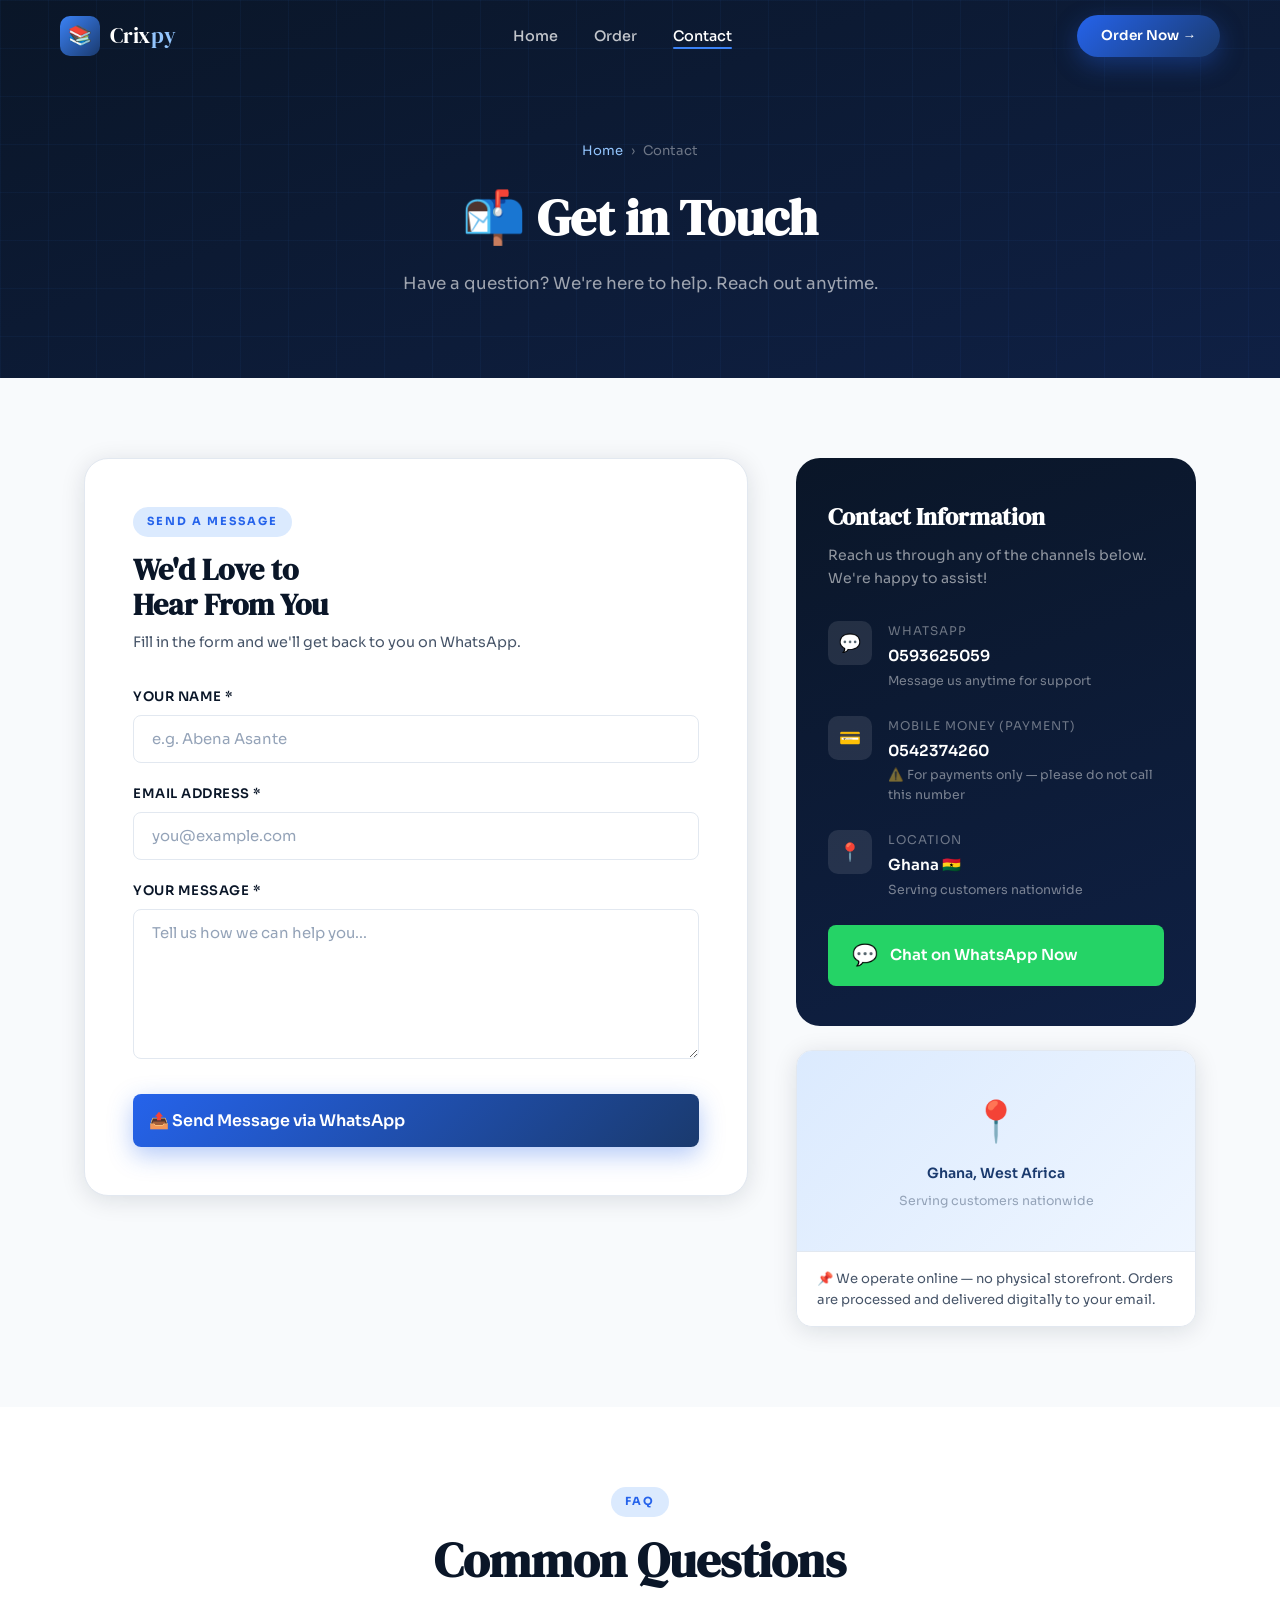
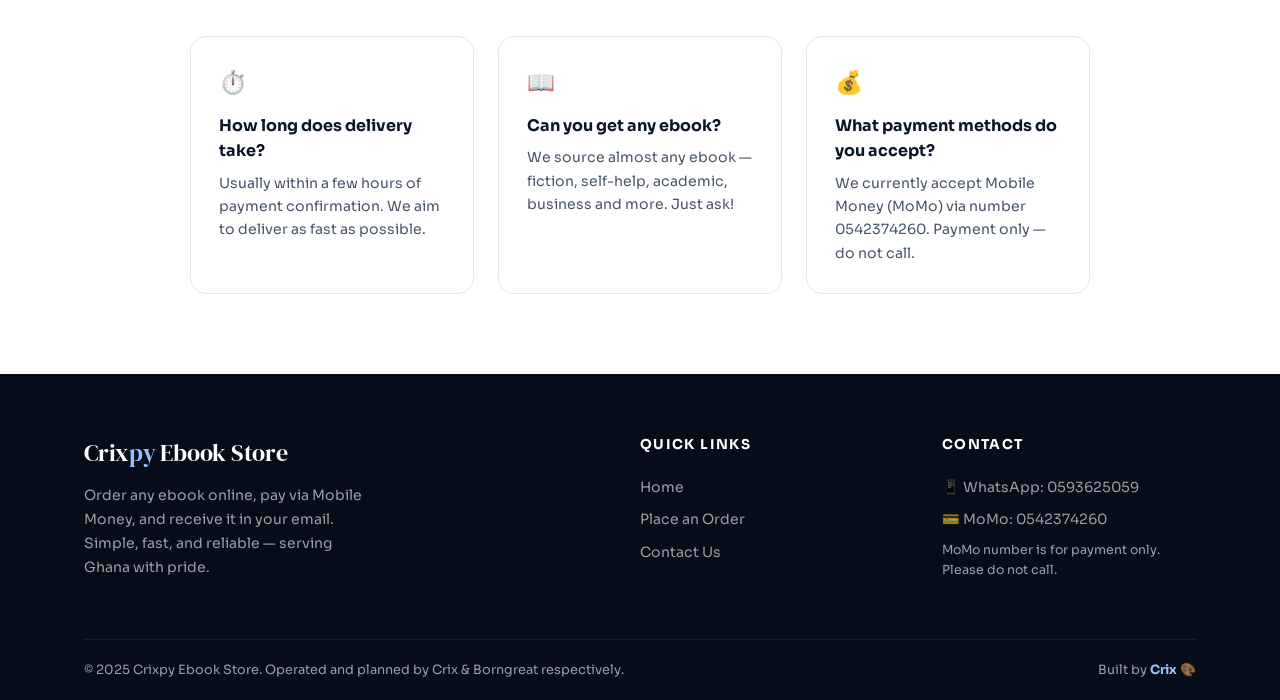
==== commit 5f118f93: "Update footer text for Crixpy Ebook Store" ====
--- a/contact.html
+++ b/contact.html
@@ -184,8 +184,8 @@
         </div>
       </div>
       <div class="footer-bottom">
-        <span>© 2025 Crixpy Ebook Store. Operated by McDallars.</span>
-        <span>Co-authored by <strong style="color:var(--blue-300);">Crix</strong> 🎨</span>
+        <span>© 2025 Crixpy Ebook Store. Operated and planned by Crix & Borngreat respectively.</span>
+        <span>Built by <strong style="color:var(--blue-300);">Crix</strong> 🎨</span>
       </div>
     </div>
   </footer>
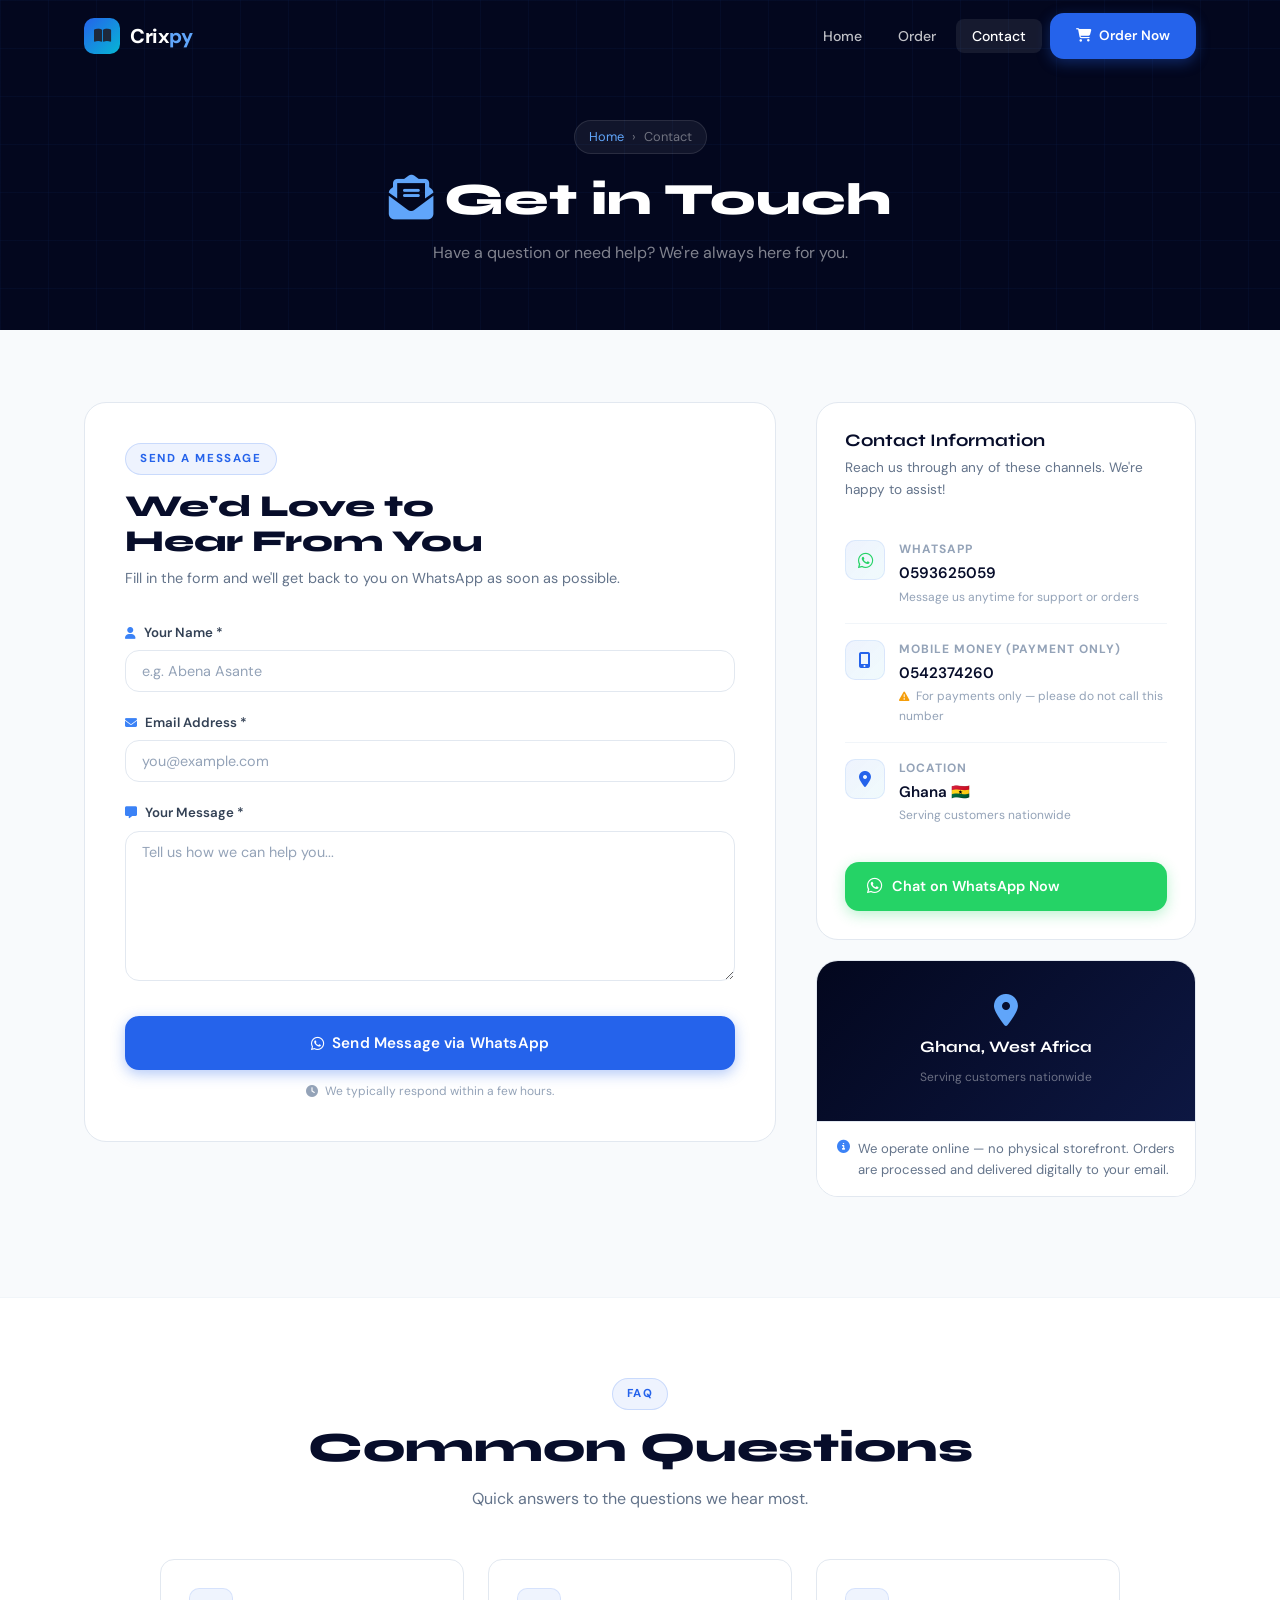
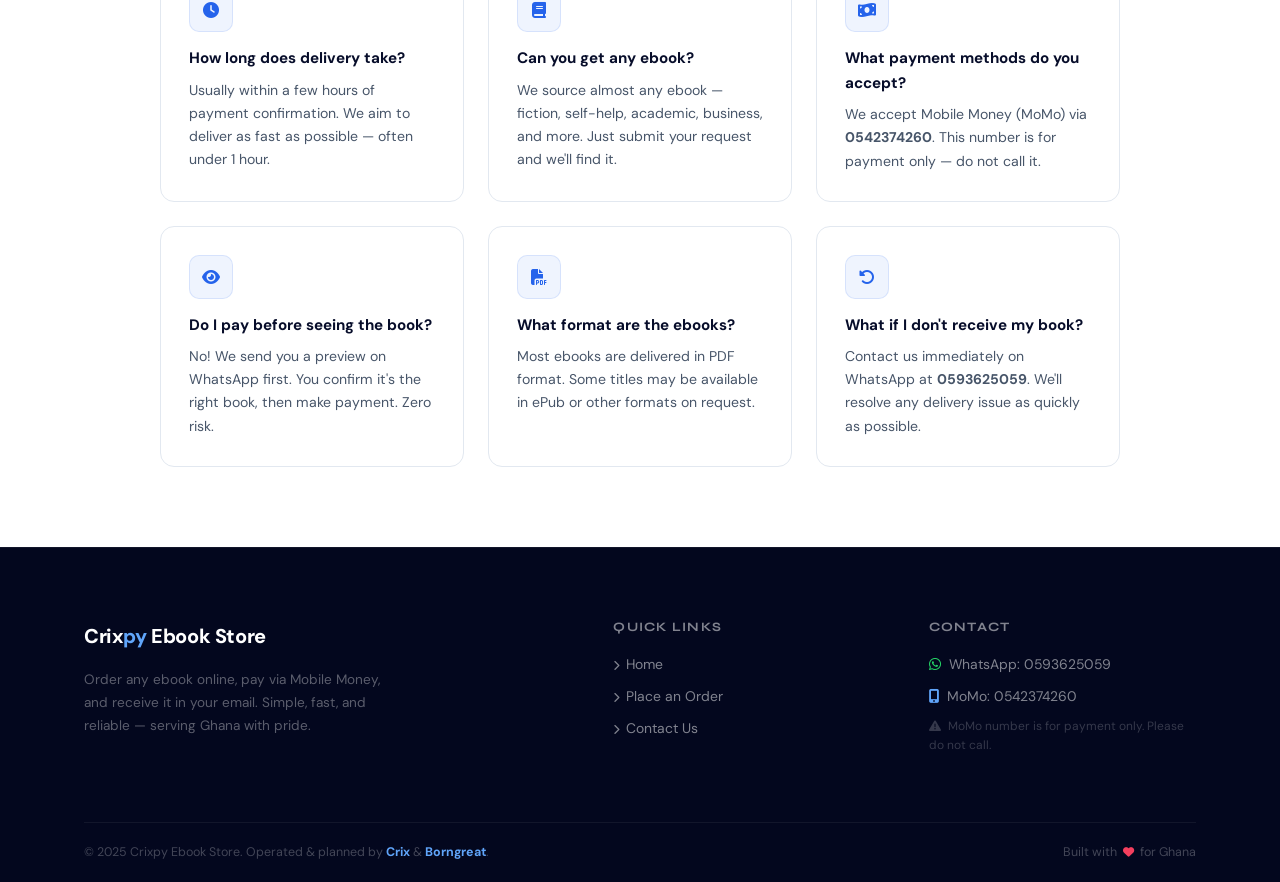
==== commit 63133c49: "Add files via upload" ====
--- a/contact.html
+++ b/contact.html
@@ -4,8 +4,9 @@
   <meta charset="UTF-8" />
   <meta name="viewport" content="width=device-width, initial-scale=1.0" />
   <title>Contact Us — Crixpy Ebook Store</title>
-  <meta name="description" content="Get in touch with Crixpy Ebook Store via WhatsApp or our contact form." />
+  <meta name="description" content="Get in touch with Crixpy Ebook Store via WhatsApp or our contact form. We're here to help." />
   <link rel="stylesheet" href="style.css" />
+  <link rel="stylesheet" href="https://cdnjs.cloudflare.com/ajax/libs/font-awesome/6.5.1/css/all.min.css" />
   <link rel="icon" href="data:image/svg+xml,<svg xmlns='http://www.w3.org/2000/svg' viewBox='0 0 100 100'><text y='.9em' font-size='90'>📚</text></svg>" />
 </head>
 <body>
@@ -14,7 +15,7 @@
   <nav class="navbar scrolled" id="navbar">
     <div class="nav-inner">
       <a href="index.html" class="nav-logo">
-        <div class="nav-logo-icon">📚</div>
+        <div class="nav-logo-icon"><i class="fa-solid fa-book-open"></i></div>
         <span class="nav-logo-text">Crix<span>py</span></span>
       </a>
       <ul class="nav-links">
@@ -22,8 +23,10 @@
         <li><a href="order.html">Order</a></li>
         <li><a href="contact.html">Contact</a></li>
       </ul>
-      <a href="order.html" class="btn btn-primary nav-cta" style="padding:10px 24px;font-size:0.85rem;">Order Now →</a>
-      <button class="hamburger" id="hamburger" aria-label="Menu">
+      <a href="order.html" class="btn btn-primary nav-cta" style="padding:10px 24px;font-size:0.85rem;">
+        <i class="fa-solid fa-cart-shopping"></i> Order Now
+      </a>
+      <button class="hamburger" id="hamburger" aria-label="Toggle Menu">
         <span></span><span></span><span></span>
       </button>
     </div>
@@ -31,10 +34,12 @@
 
   <!-- Mobile Menu -->
   <div class="mobile-menu" id="mobileMenu">
-    <a href="index.html">🏠 Home</a>
-    <a href="order.html">📖 Order</a>
-    <a href="contact.html">📬 Contact</a>
-    <a href="order.html" class="btn btn-primary" style="text-align:center;border-radius:8px;">Order Now →</a>
+    <a href="index.html"><i class="fa-solid fa-house"></i> Home</a>
+    <a href="order.html"><i class="fa-solid fa-book-open"></i> Order</a>
+    <a href="contact.html"><i class="fa-solid fa-envelope"></i> Contact</a>
+    <a href="order.html" class="btn btn-primary" style="text-align:center;border-radius:8px;margin-top:8px;">
+      <i class="fa-solid fa-cart-shopping"></i> Order Now
+    </a>
   </div>
 
   <!-- ════════════ PAGE HEADER ════════════ -->
@@ -44,8 +49,8 @@
       <span>›</span>
       <span>Contact</span>
     </div>
-    <h1>📬 Get in Touch</h1>
-    <p>Have a question? We're here to help. Reach out anytime.</p>
+    <h1><i class="fa-solid fa-envelope-open-text" style="color:var(--blue-300);margin-right:10px;"></i>Get in Touch</h1>
+    <p>Have a question or need help? We're always here for you.</p>
   </div>
 
   <!-- ════════════ CONTACT SECTION ════════════ -->
@@ -57,24 +62,38 @@
         <div class="contact-form-wrap">
           <span class="section-label">Send a Message</span>
           <h2 class="section-title" style="font-size:1.9rem;margin-bottom:8px;">We'd Love to<br>Hear From You</h2>
-          <p style="color:var(--gray-600);font-size:0.9rem;margin-bottom:32px;">Fill in the form and we'll get back to you on WhatsApp.</p>
+          <p style="color:var(--gray-500);font-size:0.9rem;margin-bottom:32px;">Fill in the form and we'll get back to you on WhatsApp as soon as possible.</p>
 
           <form id="contactForm" novalidate>
             <div class="form-group">
-              <label for="cName">Your Name *</label>
-              <input type="text" id="cName" name="cName" placeholder="e.g. Abena Asante" required />
+              <label for="cName">
+                <i class="fa-solid fa-user" style="color:var(--blue-400);margin-right:5px;font-size:0.75rem;"></i>
+                Your Name *
+              </label>
+              <input type="text" id="cName" name="cName" placeholder="e.g. Abena Asante" required autocomplete="name" />
             </div>
             <div class="form-group">
-              <label for="cEmail">Email Address *</label>
-              <input type="email" id="cEmail" name="cEmail" placeholder="you@example.com" required />
+              <label for="cEmail">
+                <i class="fa-solid fa-envelope" style="color:var(--blue-400);margin-right:5px;font-size:0.75rem;"></i>
+                Email Address *
+              </label>
+              <input type="email" id="cEmail" name="cEmail" placeholder="you@example.com" required autocomplete="email" />
             </div>
             <div class="form-group">
-              <label for="cMessage">Your Message *</label>
+              <label for="cMessage">
+                <i class="fa-solid fa-message" style="color:var(--blue-400);margin-right:5px;font-size:0.75rem;"></i>
+                Your Message *
+              </label>
               <textarea id="cMessage" name="cMessage" placeholder="Tell us how we can help you..." required style="min-height:150px;"></textarea>
             </div>
             <button type="submit" class="btn btn-primary form-btn">
-              📤 Send Message via WhatsApp
+              <i class="fa-brands fa-whatsapp"></i>
+              Send Message via WhatsApp
             </button>
+            <p style="font-size:0.75rem;color:var(--gray-400);text-align:center;margin-top:12px;">
+              <i class="fa-solid fa-clock" style="margin-right:4px;"></i>
+              We typically respond within a few hours.
+            </p>
           </form>
         </div>
 
@@ -83,28 +102,37 @@
           <!-- Info Card -->
           <div class="contact-info-card">
             <h3 class="contact-info-title">Contact Information</h3>
-            <p class="contact-info-sub">Reach us through any of the channels below. We're happy to assist!</p>
+            <p class="contact-info-sub">Reach us through any of these channels. We're happy to assist!</p>
 
             <div class="contact-info-item">
-              <div class="contact-info-icon">💬</div>
+              <div class="contact-info-icon">
+                <i class="fa-brands fa-whatsapp" style="color:var(--wa-green);font-size:1.1rem;"></i>
+              </div>
               <div>
                 <div class="contact-info-label">WhatsApp</div>
                 <div class="contact-info-value">0593625059</div>
-                <div class="contact-info-note">Message us anytime for support</div>
+                <div class="contact-info-note">Message us anytime for support or orders</div>
               </div>
             </div>
 
             <div class="contact-info-item">
-              <div class="contact-info-icon">💳</div>
+              <div class="contact-info-icon">
+                <i class="fa-solid fa-mobile-screen-button"></i>
+              </div>
               <div>
-                <div class="contact-info-label">Mobile Money (Payment)</div>
+                <div class="contact-info-label">Mobile Money (Payment Only)</div>
                 <div class="contact-info-value">0542374260</div>
-                <div class="contact-info-note">⚠️ For payments only — please do not call this number</div>
-              </div>
-            </div>
-
-            <div class="contact-info-item">
-              <div class="contact-info-icon">📍</div>
+                <div class="contact-info-note">
+                  <i class="fa-solid fa-triangle-exclamation" style="color:#f59e0b;margin-right:4px;font-size:0.65rem;"></i>
+                  For payments only — please do not call this number
+                </div>
+              </div>
+            </div>
+
+            <div class="contact-info-item" style="border-bottom:none;">
+              <div class="contact-info-icon">
+                <i class="fa-solid fa-location-dot"></i>
+              </div>
               <div>
                 <div class="contact-info-label">Location</div>
                 <div class="contact-info-value">Ghana 🇬🇭</div>
@@ -112,21 +140,24 @@
               </div>
             </div>
 
-            <a href="https://wa.me/233593625059" target="_blank" class="wa-btn">
-              <span class="wa-btn-icon">💬</span>
+            <a href="https://wa.me/233593625059" target="_blank" class="wa-btn" style="margin-top:20px;">
+              <i class="fa-brands fa-whatsapp wa-btn-icon" style="font-size:1.1rem;"></i>
               Chat on WhatsApp Now
             </a>
           </div>
 
           <!-- Map placeholder -->
           <div class="map-placeholder">
-            <div class="map-embed">
-              <span class="map-embed-icon">📍</span>
-              <span style="font-weight:600;color:var(--blue-700);">Ghana, West Africa</span>
-              <span style="font-size:0.78rem;color:var(--gray-400);">Serving customers nationwide</span>
+            <div class="map-embed" style="background:linear-gradient(135deg,var(--navy-950),var(--navy-800));">
+              <i class="fa-solid fa-location-dot map-embed-icon" style="color:var(--blue-300);font-size:2rem;"></i>
+              <span style="font-weight:700;color:var(--white);font-family:'Syne',sans-serif;">Ghana, West Africa</span>
+              <span style="font-size:0.75rem;color:rgba(255,255,255,0.4);">Serving customers nationwide</span>
             </div>
             <div style="padding:16px 20px;background:var(--white);border-top:1px solid var(--gray-200);">
-              <p style="font-size:0.82rem;color:var(--gray-600);">📌 We operate online — no physical storefront. Orders are processed and delivered digitally to your email.</p>
+              <p style="font-size:0.82rem;color:var(--gray-500);display:flex;gap:8px;align-items:flex-start;">
+                <i class="fa-solid fa-circle-info" style="color:var(--blue-400);margin-top:2px;flex-shrink:0;"></i>
+                We operate online — no physical storefront. Orders are processed and delivered digitally to your email.
+              </p>
             </div>
           </div>
         </div>
@@ -136,28 +167,51 @@
   </section>
 
   <!-- ════════════ FAQ STRIP ════════════ -->
-  <section style="padding:80px 0;background:var(--white);">
+  <section style="padding:80px 0;background:var(--white);border-top:1px solid var(--gray-100);">
     <div class="container">
       <div class="text-center" style="margin-bottom:48px;">
         <span class="section-label">FAQ</span>
         <h2 class="section-title">Common Questions</h2>
-      </div>
-      <div style="display:grid;grid-template-columns:repeat(auto-fit,minmax(280px,1fr));gap:24px;max-width:900px;margin:0 auto;">
-        <div style="padding:28px;border:1px solid var(--gray-200);border-radius:var(--radius-md);">
-          <div style="font-size:1.4rem;margin-bottom:12px;">⏱️</div>
-          <div style="font-weight:700;color:var(--blue-900);margin-bottom:8px;">How long does delivery take?</div>
-          <p style="font-size:0.88rem;color:var(--gray-600);line-height:1.65;">Usually within a few hours of payment confirmation. We aim to deliver as fast as possible.</p>
-        </div>
-        <div style="padding:28px;border:1px solid var(--gray-200);border-radius:var(--radius-md);">
-          <div style="font-size:1.4rem;margin-bottom:12px;">📖</div>
-          <div style="font-weight:700;color:var(--blue-900);margin-bottom:8px;">Can you get any ebook?</div>
-          <p style="font-size:0.88rem;color:var(--gray-600);line-height:1.65;">We source almost any ebook — fiction, self-help, academic, business and more. Just ask!</p>
-        </div>
-        <div style="padding:28px;border:1px solid var(--gray-200);border-radius:var(--radius-md);">
-          <div style="font-size:1.4rem;margin-bottom:12px;">💰</div>
-          <div style="font-weight:700;color:var(--blue-900);margin-bottom:8px;">What payment methods do you accept?</div>
-          <p style="font-size:0.88rem;color:var(--gray-600);line-height:1.65;">We currently accept Mobile Money (MoMo) via number 0542374260. Payment only — do not call.</p>
-        </div>
+        <p class="section-sub">Quick answers to the questions we hear most.</p>
+      </div>
+      <div style="display:grid;grid-template-columns:repeat(auto-fit,minmax(260px,1fr));gap:24px;max-width:960px;margin:0 auto;">
+
+        <div class="faq-card">
+          <div class="faq-icon"><i class="fa-solid fa-clock"></i></div>
+          <div class="faq-question">How long does delivery take?</div>
+          <p class="faq-answer">Usually within a few hours of payment confirmation. We aim to deliver as fast as possible — often under 1 hour.</p>
+        </div>
+
+        <div class="faq-card">
+          <div class="faq-icon"><i class="fa-solid fa-book"></i></div>
+          <div class="faq-question">Can you get any ebook?</div>
+          <p class="faq-answer">We source almost any ebook — fiction, self-help, academic, business, and more. Just submit your request and we'll find it.</p>
+        </div>
+
+        <div class="faq-card">
+          <div class="faq-icon"><i class="fa-solid fa-money-bill-wave"></i></div>
+          <div class="faq-question">What payment methods do you accept?</div>
+          <p class="faq-answer">We accept Mobile Money (MoMo) via <strong>0542374260</strong>. This number is for payment only — do not call it.</p>
+        </div>
+
+        <div class="faq-card">
+          <div class="faq-icon"><i class="fa-solid fa-eye"></i></div>
+          <div class="faq-question">Do I pay before seeing the book?</div>
+          <p class="faq-answer">No! We send you a preview on WhatsApp first. You confirm it's the right book, then make payment. Zero risk.</p>
+        </div>
+
+        <div class="faq-card">
+          <div class="faq-icon"><i class="fa-solid fa-file-pdf"></i></div>
+          <div class="faq-question">What format are the ebooks?</div>
+          <p class="faq-answer">Most ebooks are delivered in PDF format. Some titles may be available in ePub or other formats on request.</p>
+        </div>
+
+        <div class="faq-card">
+          <div class="faq-icon"><i class="fa-solid fa-rotate-left"></i></div>
+          <div class="faq-question">What if I don't receive my book?</div>
+          <p class="faq-answer">Contact us immediately on WhatsApp at <strong>0593625059</strong>. We'll resolve any delivery issue as quickly as possible.</p>
+        </div>
+
       </div>
     </div>
   </section>
@@ -172,20 +226,23 @@
         </div>
         <div class="footer-col">
           <h4>Quick Links</h4>
-          <a href="index.html">Home</a>
-          <a href="order.html">Place an Order</a>
-          <a href="contact.html">Contact Us</a>
+          <a href="index.html"><i class="fa-solid fa-chevron-right" style="font-size:0.65rem;margin-right:6px;"></i>Home</a>
+          <a href="order.html"><i class="fa-solid fa-chevron-right" style="font-size:0.65rem;margin-right:6px;"></i>Place an Order</a>
+          <a href="contact.html"><i class="fa-solid fa-chevron-right" style="font-size:0.65rem;margin-right:6px;"></i>Contact Us</a>
         </div>
         <div class="footer-col">
           <h4>Contact</h4>
-          <p>📱 WhatsApp: 0593625059</p>
-          <p>💳 MoMo: 0542374260</p>
-          <p style="font-size:0.78rem;color:var(--gray-400);margin-top:4px;">MoMo number is for payment only.<br>Please do not call.</p>
+          <p><i class="fa-brands fa-whatsapp" style="color:var(--wa-green);margin-right:8px;"></i>WhatsApp: 0593625059</p>
+          <p><i class="fa-solid fa-mobile-screen-button" style="color:var(--blue-300);margin-right:8px;"></i>MoMo: 0542374260</p>
+          <p style="font-size:0.75rem;color:rgba(255,255,255,0.2);margin-top:6px;">
+            <i class="fa-solid fa-triangle-exclamation" style="margin-right:4px;"></i>
+            MoMo number is for payment only. Please do not call.
+          </p>
         </div>
       </div>
       <div class="footer-bottom">
-        <span>© 2025 Crixpy Ebook Store. Operated and planned by Crix & Borngreat respectively.</span>
-        <span>Built by <strong style="color:var(--blue-300);">Crix</strong> 🎨</span>
+        <span>© 2025 Crixpy Ebook Store. Operated &amp; planned by <strong style="color:var(--blue-300);">Crix</strong> &amp; <strong style="color:var(--blue-300);">Borngreat</strong>.</span>
+        <span style="display:flex;align-items:center;gap:6px;">Built with <i class="fa-solid fa-heart" style="color:#f43f5e;font-size:0.7rem;"></i> for Ghana</span>
       </div>
     </div>
   </footer>
@@ -193,14 +250,24 @@
   <!-- ════════════ CONTACT SUCCESS POPUP ════════════ -->
   <div class="popup-overlay" id="contactPopup">
     <div class="popup-box">
-      <div class="popup-icon">📬</div>
+      <div class="popup-icon">
+        <i class="fa-solid fa-paper-plane" style="color:var(--blue-500);"></i>
+      </div>
       <h2 class="popup-title">Message Sent!</h2>
       <p class="popup-text">
-        Your message has been sent to us via WhatsApp. We'll get back to you as soon as possible.<br><br>
-        Thank you for reaching out to Crixpy Ebook Store! 📚
+        Your message has been forwarded to us via WhatsApp. We'll get back to you as soon as possible.<br><br>
+        Thank you for reaching out to Crixpy Ebook Store!
       </p>
-      <button class="btn btn-primary popup-close" onclick="closePopup('contactPopup')">Close</button>
-    </div>
+      <button class="btn btn-primary popup-close" onclick="closePopup('contactPopup')">
+        <i class="fa-solid fa-check"></i> Got It
+      </button>
+    </div>
+  </div>
+
+  <!-- Toast -->
+  <div class="toast" id="toast">
+    <i class="fa-solid fa-circle-check toast-icon"></i>
+    <span id="toastMsg">Message sent successfully!</span>
   </div>
 
   <script src="script.js"></script>
--- a/style.css
+++ b/style.css
@@ -1,189 +1,204 @@
-/* ============================================
-   CRIXPY EBOOK STORE — Global Stylesheet
-   ============================================ */
-
-@import url('https://fonts.googleapis.com/css2?family=Sora:wght@300;400;500;600;700;800&family=DM+Serif+Display:ital@0;1&display=swap');
-
-/* ── CSS Variables ── */
+/* =============================================
+   CRIXPY EBOOK STORE — style.css
+   Aesthetic: Refined dark-navy + electric-blue
+   Fonts: Syne (display) + DM Sans (body)
+   ============================================= */
+
+@import url('https://fonts.googleapis.com/css2?family=Syne:wght@400;600;700;800&family=DM+Sans:ital,opsz,wght@0,9..40,300;0,9..40,400;0,9..40,500;0,9..40,600;1,9..40,400&display=swap');
+@import url('https://cdnjs.cloudflare.com/ajax/libs/font-awesome/6.5.1/css/all.min.css');
+
+/* ── CSS VARIABLES ── */
 :root {
-  --blue-900: #0a1628;
-  --blue-800: #0f2044;
-  --blue-700: #1a3a6e;
-  --blue-600: #1e4d9b;
+  --navy-950: #03071e;
+  --navy-900: #070d2a;
+  --navy-800: #0d1742;
+  --navy-700: #132058;
+  --navy-600: #1a2b72;
   --blue-500: #2563eb;
   --blue-400: #3b82f6;
-  --blue-300: #93c5fd;
-  --blue-100: #dbeafe;
-  --gold:     #f0b429;
+  --blue-300: #60a5fa;
+  --blue-200: #93c5fd;
+  --electric: #0ea5e9;
+  --cyan:     #06b6d4;
   --white:    #ffffff;
   --gray-50:  #f8fafc;
   --gray-100: #f1f5f9;
   --gray-200: #e2e8f0;
+  --gray-300: #cbd5e1;
   --gray-400: #94a3b8;
+  --gray-500: #64748b;
   --gray-600: #475569;
+  --gray-700: #334155;
   --gray-800: #1e293b;
-  --black:    #060c18;
-
-  --font-display: 'DM Serif Display', serif;
-  --font-body:    'Sora', sans-serif;
+  --gray-900: #0f172a;
+  --green-400: #4ade80;
+  --green-500: #22c55e;
+  --wa-green: #25d366;
 
   --radius-sm: 8px;
-  --radius-md: 16px;
-  --radius-lg: 24px;
-  --radius-xl: 40px;
-
-  --shadow-card: 0 4px 24px rgba(10, 22, 40, 0.12);
-  --shadow-float: 0 16px 48px rgba(10, 22, 40, 0.22);
-  --shadow-glow:  0 0 40px rgba(37, 99, 235, 0.25);
-
-  --transition: all 0.35s cubic-bezier(0.4, 0, 0.2, 1);
-}
-
-/* ── Reset ── */
+  --radius-md: 14px;
+  --radius-lg: 22px;
+  --radius-xl: 32px;
+
+  --shadow-sm: 0 1px 3px rgba(0,0,0,0.08), 0 1px 2px rgba(0,0,0,0.06);
+  --shadow-md: 0 4px 16px rgba(0,0,0,0.1), 0 2px 6px rgba(0,0,0,0.06);
+  --shadow-lg: 0 10px 40px rgba(0,0,0,0.14), 0 4px 16px rgba(0,0,0,0.08);
+  --shadow-blue: 0 0 0 3px rgba(59,130,246,0.25);
+
+  --transition: 0.22s cubic-bezier(0.4,0,0.2,1);
+  --transition-slow: 0.4s cubic-bezier(0.4,0,0.2,1);
+}
+
+/* ── RESET ── */
 *, *::before, *::after { box-sizing: border-box; margin: 0; padding: 0; }
-html { scroll-behavior: smooth; font-size: 16px; }
+html { scroll-behavior: smooth; -webkit-text-size-adjust: 100%; }
 body {
-  font-family: var(--font-body);
+  font-family: 'DM Sans', sans-serif;
+  font-size: 16px;
+  line-height: 1.6;
+  color: var(--gray-800);
   background: var(--white);
-  color: var(--gray-800);
-  line-height: 1.6;
   overflow-x: hidden;
 }
 img { max-width: 100%; display: block; }
 a { text-decoration: none; color: inherit; }
 ul { list-style: none; }
-button { cursor: pointer; font-family: var(--font-body); }
-
-/* ── Utility ── */
-.container { max-width: 1160px; margin: 0 auto; padding: 0 24px; }
+button { cursor: pointer; border: none; background: none; font-family: inherit; }
+input, textarea, select { font-family: inherit; }
+
+/* ── CONTAINER ── */
+.container { width: 100%; max-width: 1160px; margin: 0 auto; padding: 0 24px; }
+
+/* ── TYPOGRAPHY ── */
+h1, h2, h3, h4 { font-family: 'Syne', sans-serif; line-height: 1.15; }
+
+/* ── BUTTONS ── */
+.btn {
+  display: inline-flex; align-items: center; justify-content: center; gap: 8px;
+  font-family: 'DM Sans', sans-serif;
+  font-weight: 600; font-size: 0.9rem;
+  padding: 13px 28px; border-radius: var(--radius-md);
+  transition: all var(--transition);
+  cursor: pointer; white-space: nowrap; letter-spacing: 0.01em;
+  border: 2px solid transparent;
+}
+.btn-primary {
+  background: var(--blue-500); color: var(--white);
+  border-color: var(--blue-500);
+  box-shadow: 0 4px 14px rgba(37,99,235,0.35);
+}
+.btn-primary:hover {
+  background: var(--blue-400); border-color: var(--blue-400);
+  transform: translateY(-2px);
+  box-shadow: 0 8px 24px rgba(37,99,235,0.4);
+}
+.btn-outline {
+  background: transparent; color: var(--blue-500);
+  border-color: var(--blue-300);
+}
+.btn-outline:hover {
+  background: var(--blue-500); color: var(--white);
+  border-color: var(--blue-500);
+}
+.btn-white {
+  background: var(--white); color: var(--navy-900);
+  border-color: var(--white);
+  font-weight: 700;
+}
+.btn-white:hover {
+  background: var(--gray-100); transform: translateY(-2px);
+}
+
+/* ── SECTION LABELS ── */
 .section-label {
   display: inline-block;
-  font-size: 0.7rem;
-  font-weight: 700;
-  letter-spacing: 0.18em;
-  text-transform: uppercase;
-  color: var(--blue-500);
-  background: var(--blue-100);
-  padding: 6px 14px;
-  border-radius: 100px;
-  margin-bottom: 16px;
+  font-size: 0.72rem; font-weight: 700; letter-spacing: 0.14em;
+  text-transform: uppercase; color: var(--blue-500);
+  background: rgba(37,99,235,0.08);
+  padding: 6px 14px; border-radius: 999px;
+  border: 1px solid rgba(37,99,235,0.18);
+  margin-bottom: 14px;
 }
 .section-title {
-  font-family: var(--font-display);
-  font-size: clamp(2rem, 5vw, 3rem);
-  color: var(--blue-900);
-  line-height: 1.15;
-  margin-bottom: 16px;
+  font-family: 'Syne', sans-serif;
+  font-size: clamp(1.8rem, 4vw, 2.6rem);
+  font-weight: 800; color: var(--navy-900);
+  margin-bottom: 14px;
 }
 .section-sub {
-  color: var(--gray-600);
-  font-size: 1.05rem;
-  max-width: 540px;
+  font-size: 1rem; color: var(--gray-500);
+  max-width: 540px; margin: 0 auto;
 }
 .text-center { text-align: center; }
-.text-center .section-sub { margin: 0 auto; }
-
-/* ── Buttons ── */
-.btn {
-  display: inline-flex;
-  align-items: center;
-  gap: 8px;
-  padding: 14px 32px;
-  border-radius: 100px;
-  font-size: 0.95rem;
-  font-weight: 600;
-  border: none;
-  transition: var(--transition);
-  position: relative;
-  overflow: hidden;
-}
-.btn::after {
-  content: '';
-  position: absolute;
-  inset: 0;
-  background: rgba(255,255,255,0.12);
-  opacity: 0;
-  transition: opacity 0.25s;
-}
-.btn:hover::after { opacity: 1; }
-.btn-primary {
-  background: linear-gradient(135deg, var(--blue-500), var(--blue-700));
-  color: var(--white);
-  box-shadow: 0 8px 24px rgba(37, 99, 235, 0.35);
-}
-.btn-primary:hover {
-  transform: translateY(-2px);
-  box-shadow: 0 14px 32px rgba(37, 99, 235, 0.45);
-}
-.btn-outline {
-  background: transparent;
-  color: var(--blue-500);
-  border: 2px solid var(--blue-400);
-}
-.btn-outline:hover {
-  background: var(--blue-100);
-  transform: translateY(-2px);
-}
-.btn-white {
-  background: var(--white);
-  color: var(--blue-700);
-  box-shadow: var(--shadow-card);
-}
-.btn-white:hover { transform: translateY(-2px); box-shadow: var(--shadow-float); }
-
-/* ── NAV ── */
+
+/* ══════════════════════════════════════════════
+   NAVBAR
+══════════════════════════════════════════════ */
 .navbar {
-  position: fixed;
-  top: 0; left: 0; right: 0;
+  position: fixed; top: 0; left: 0; right: 0; z-index: 1000;
+  padding:  0 24px;
   z-index: 1000;
-  padding: 0 24px;
   transition: var(--transition);
 }
 .navbar.scrolled {
   background: rgba(10, 22, 40, 0.92);
-  backdrop-filter: blur(16px);
-  border-bottom: 1px solid rgba(255,255,255,0.07);
-  box-shadow: 0 4px 24px rgba(0,0,0,0.3);
+  backdrop-filter: blur(16px) saturate(180%);
+  -webkit-backdrop-filter: blur(20px) saturate(180%);
+  padding: 12px 0;
+  box-shadow: 0 2px 24px rgba(0,0,0,0.3);
 }
 .nav-inner {
   max-width: 1160px;
   margin: 0 auto;
+  padding: 0 24px;
   display: flex;
-  align-items: center;
-  justify-content: space-between;
+  align-items: center; 
   height: 72px;
+  /* gap: 32px; */
 }
 .nav-logo {
   display: flex;
-  align-items: center;
-  gap: 10px;
+  align-items: center; 
+  gap: 10px; 
+  flex-shrink: 0;
 }
 .nav-logo-icon {
-  width: 40px; height: 40px;
-  background: linear-gradient(135deg, var(--blue-400), var(--blue-700));
+  width: 36px; 
+  height: 36px; 
   border-radius: 10px;
+  background: linear-gradient(135deg, var(--blue-500), var(--cyan));
   display: flex;
   align-items: center;
   justify-content: center;
+  place-items: center;
+  /* color: white;  */
   font-size: 1.2rem;
 }
+.nav-logo-icon i { 
+  font-size: 0.95rem;
+ }
+
 .nav-logo-text {
-  font-family: var(--font-display);
-  font-size: 1.35rem;
+  font-family: sans-serif,var(--font-display);
+  font-size: 1.25rem; 
+  font-weight: 800; 
   color: var(--white);
-  letter-spacing: -0.01em;
+  letter-spacing: -0.02em;
 }
 .nav-logo-text span { color: var(--blue-300); }
 .nav-links {
-  display: flex;
-  align-items: center;
-  gap: 36px;
+  display: flex; 
+  align-items: center; 
+  gap: 4px; 
+  margin-left: auto;
 }
 .nav-links a {
+  font-size: 0.88rem; 
+  font-weight: 500; 
   color: rgba(255,255,255,0.75);
-  font-size: 0.9rem;
-  font-weight: 500;
-  transition: color 0.2s;
+  padding: 8px 16px; 
+  border-radius: var(--radius-sm);
+  transition: color 0.15s;
   position: relative;
 }
 .nav-links a::after {
@@ -197,818 +212,670 @@
   transition: transform 0.3s;
   border-radius: 2px;
 }
-.nav-links a:hover, .nav-links a.active { color: var(--white); }
-.nav-links a:hover::after, .nav-links a.active::after { transform: scaleX(1); }
-.nav-cta { margin-left: 8px; }
+
+.nav-links a:hover, .nav-links a.active {
+  color: var(--white); background: rgba(255,255,255,0.08);
+}
+.nav-cta { margin-left: 8px; flex-shrink: 0; }
 .hamburger {
-  display: none;
-  flex-direction: column;
-  gap: 5px;
-  background: none;
-  border: none;
-  padding: 8px;
-}
+  display: none; flex-direction: column; gap: 5px;
+  width: 36px; height: 36px; justify-content: center; align-items: center;
+  padding: 6px; border-radius: 8px;
+  transition: background var(--transition);
+}
+.hamburger:hover { background: rgba(255,255,255,0.1); }
 .hamburger span {
-  display: block;
-  width: 24px; height: 2px;
-  background: var(--white);
-  border-radius: 2px;
-  transition: var(--transition);
+  display: block; width: 22px; height: 2px;
+  background: var(--white); border-radius: 2px;
+  transition: all var(--transition);
+  transform-origin: center;
 }
 .hamburger.open span:nth-child(1) { transform: translateY(7px) rotate(45deg); }
-.hamburger.open span:nth-child(2) { opacity: 0; }
+.hamburger.open span:nth-child(2) { opacity: 0; transform: scaleX(0); }
 .hamburger.open span:nth-child(3) { transform: translateY(-7px) rotate(-45deg); }
 
-/* Mobile nav */
+/* Mobile Menu */
 .mobile-menu {
-  display: none;
-  position: fixed;
-  top: 72px; left: 0; right: 0;
-  background: rgba(10, 22, 40, 0.97);
-  backdrop-filter: blur(16px);
-  padding: 24px;
-  z-index: 999;
-  border-bottom: 1px solid rgba(255,255,255,0.1);
-  flex-direction: column;
-  gap: 16px;
-  transform: translateY(-20px);
-  opacity: 0;
-  transition: var(--transition);
-}
-.mobile-menu.open {
-  display: flex;
-  transform: translateY(0);
-  opacity: 1;
-}
+  position: fixed; top: 0; right: -100%; width: min(320px, 85vw); height: 100vh;
+  background: var(--navy-900);
+  z-index: 999; padding: 80px 24px 32px;
+  display: flex; flex-direction: column; gap: 8px;
+  transition: right var(--transition-slow);
+  box-shadow: -8px 0 32px rgba(0,0,0,0.4);
+}
+.mobile-menu.open { right: 0; }
 .mobile-menu a {
-  color: rgba(255,255,255,0.85);
-  font-size: 1.05rem;
-  font-weight: 500;
-  padding: 12px 0;
-  border-bottom: 1px solid rgba(255,255,255,0.07);
-  transition: color 0.2s;
-}
-.mobile-menu a:hover { color: var(--blue-300); }
-
-/* ── HERO ── */
+  display: flex; align-items: center; gap: 12px;
+  font-size: 0.95rem; font-weight: 500;
+  color: rgba(255,255,255,0.8); padding: 14px 16px;
+  border-radius: var(--radius-md);
+  transition: all var(--transition);
+}
+.mobile-menu a:hover { background: rgba(255,255,255,0.08); color: var(--white); }
+.mobile-menu .btn { margin-top: 12px; }
+
+/* ══════════════════════════════════════════════
+   HERO
+══════════════════════════════════════════════ */
 .hero {
   min-height: 100vh;
-  background: linear-gradient(160deg, var(--blue-900) 0%, var(--blue-800) 50%, #112255 100%);
-  position: relative;
-  display: flex;
-  align-items: center;
-  padding-top: 80px;
-  overflow: hidden;
+  background: var(--navy-950);
+  position: relative; overflow: hidden;
+  display: flex; align-items: center;
 }
 .hero-bg-grid {
-  position: absolute;
-  inset: 0;
+  position: absolute; inset: 0;
   background-image:
-    linear-gradient(rgba(59,130,246,0.06) 1px, transparent 1px),
-    linear-gradient(90deg, rgba(59,130,246,0.06) 1px, transparent 1px);
+    linear-gradient(rgba(37,99,235,0.04) 1px, transparent 1px),
+    linear-gradient(90deg, rgba(37,99,235,0.04) 1px, transparent 1px);
   background-size: 48px 48px;
 }
 .hero-orb {
-  position: absolute;
-  border-radius: 50%;
-  filter: blur(80px);
-  pointer-events: none;
+  position: absolute; border-radius: 50%;
+  filter: blur(80px); pointer-events: none;
 }
 .hero-orb-1 {
-  width: 520px; height: 520px;
-  background: radial-gradient(circle, rgba(37,99,235,0.35) 0%, transparent 70%);
-  top: -120px; right: -100px;
-  animation: float 7s ease-in-out infinite;
+  width: 600px; height: 600px;
+  background: radial-gradient(circle, rgba(37,99,235,0.25), transparent 70%);
+  top: -150px; left: -150px;
 }
 .hero-orb-2 {
-  width: 360px; height: 360px;
-  background: radial-gradient(circle, rgba(240,180,41,0.12) 0%, transparent 70%);
-  bottom: 80px; left: -80px;
-  animation: float 9s ease-in-out infinite reverse;
-}
-@keyframes float {
-  0%, 100% { transform: translateY(0); }
-  50%       { transform: translateY(-24px); }
+  width: 400px; height: 400px;
+  background: radial-gradient(circle, rgba(6,182,212,0.15), transparent 70%);
+  bottom: -100px; right: 10%;
 }
 .hero-inner {
-  position: relative;
-  z-index: 2;
-  max-width: 1160px;
-  margin: 0 auto;
-  padding: 80px 24px;
-  display: grid;
-  grid-template-columns: 1fr 1fr;
-  gap: 64px;
-  align-items: center;
+  position: relative; z-index: 1;
+  max-width: 1160px; margin: 0 auto; padding: 120px 24px 80px;
+  display: grid; grid-template-columns: 1fr 1fr;
+  gap: 64px; align-items: center;
 }
 .hero-badge {
-  display: inline-flex;
-  align-items: center;
-  gap: 8px;
-  background: rgba(255,255,255,0.08);
-  border: 1px solid rgba(255,255,255,0.15);
-  border-radius: 100px;
-  padding: 8px 16px;
-  font-size: 0.8rem;
-  color: var(--blue-300);
-  font-weight: 500;
-  margin-bottom: 24px;
-  backdrop-filter: blur(8px);
-  animation: fadeInUp 0.6s ease both;
+  display: inline-flex; align-items: center; gap: 8px;
+  font-size: 0.78rem; font-weight: 600; letter-spacing: 0.08em; text-transform: uppercase;
+  color: var(--blue-300); background: rgba(37,99,235,0.12);
+  padding: 8px 16px; border-radius: 999px;
+  border: 1px solid rgba(59,130,246,0.25);
+  margin-bottom: 20px; width: fit-content;
 }
 .hero-badge-dot {
-  width: 7px; height: 7px;
-  background: var(--gold);
-  border-radius: 50%;
-  animation: pulse 2s ease-in-out infinite;
-}
-@keyframes pulse { 0%,100%{ opacity:1; transform:scale(1); } 50%{ opacity:0.5; transform:scale(1.4); } }
+  width: 7px; height: 7px; border-radius: 50%;
+  background: var(--green-400);
+  box-shadow: 0 0 8px var(--green-400);
+  animation: pulse-dot 2s infinite;
+}
+@keyframes pulse-dot {
+  0%, 100% { opacity: 1; transform: scale(1); }
+  50% { opacity: 0.7; transform: scale(1.3); }
+}
 .hero-title {
-  font-family: var(--font-display);
-  font-size: clamp(2.6rem, 6vw, 4rem);
-  color: var(--white);
-  line-height: 1.1;
+  font-family: 'Syne', sans-serif;
+  font-size: clamp(2.2rem, 5vw, 3.6rem);
+  font-weight: 800; color: var(--white);
+  line-height: 1.08; letter-spacing: -0.03em;
   margin-bottom: 20px;
-  animation: fadeInUp 0.6s 0.1s ease both;
 }
 .hero-title em {
-  font-style: italic;
-  color: var(--blue-300);
+  font-style: normal;
+  background: linear-gradient(135deg, var(--blue-300), var(--cyan));
+  -webkit-background-clip: text; -webkit-text-fill-color: transparent;
+  background-clip: text;
 }
 .hero-sub {
-  color: rgba(255,255,255,0.65);
-  font-size: 1.1rem;
-  line-height: 1.7;
-  margin-bottom: 36px;
-  max-width: 460px;
-  animation: fadeInUp 0.6s 0.2s ease both;
-}
-.hero-actions {
-  display: flex;
-  gap: 16px;
-  flex-wrap: wrap;
-  animation: fadeInUp 0.6s 0.3s ease both;
-}
+  font-size: 1.05rem; color: rgba(255,255,255,0.6);
+  max-width: 480px; margin-bottom: 36px; line-height: 1.7;
+}
+.hero-actions { display: flex; gap: 12px; flex-wrap: wrap; margin-bottom: 48px; }
 .hero-stats {
-  display: flex;
-  gap: 32px;
-  margin-top: 48px;
-  animation: fadeInUp 0.6s 0.4s ease both;
+  display: flex; gap: 40px;
+  padding-top: 36px;
+  border-top: 1px solid rgba(255,255,255,0.08);
 }
 .hero-stat-num {
-  font-family: var(--font-display);
-  font-size: 1.8rem;
-  color: var(--white);
-}
-.hero-stat-label {
-  font-size: 0.8rem;
-  color: rgba(255,255,255,0.5);
-  text-transform: uppercase;
-  letter-spacing: 0.08em;
-}
-.hero-visual {
-  animation: fadeInRight 0.8s 0.2s ease both;
-  position: relative;
-}
+  font-family: 'Syne', sans-serif;
+  font-size: 1.8rem; font-weight: 800; color: var(--white);
+  line-height: 1;
+}
+.hero-stat-label { font-size: 0.78rem; color: rgba(255,255,255,0.45); margin-top: 4px; }
+
+/* Hero Card */
+.hero-visual { display: flex; justify-content: flex-end; }
 .hero-card {
-  background: rgba(255,255,255,0.05);
+  background: rgba(255,255,255,0.04);
   border: 1px solid rgba(255,255,255,0.1);
-  border-radius: var(--radius-lg);
-  padding: 32px;
-  backdrop-filter: blur(12px);
-  position: relative;
-  overflow: hidden;
-}
-.hero-card::before {
-  content: '';
-  position: absolute;
-  top: -1px; left: 20px; right: 20px;
-  height: 2px;
-  background: linear-gradient(90deg, transparent, var(--blue-400), transparent);
-}
-.hero-book-stack {
-  display: flex;
-  flex-direction: column;
-  gap: 12px;
-}
+  border-radius: var(--radius-xl);
+  backdrop-filter: blur(20px);
+  padding: 28px; width: 100%; max-width: 380px;
+  box-shadow: 0 24px 64px rgba(0,0,0,0.4), inset 0 1px 0 rgba(255,255,255,0.08);
+}
+.hero-book-stack { display: flex; flex-direction: column; gap: 14px; }
 .hero-book-item {
-  display: flex;
-  align-items: center;
-  gap: 16px;
-  padding: 14px 16px;
-  background: rgba(255,255,255,0.06);
-  border-radius: var(--radius-sm);
-  border: 1px solid rgba(255,255,255,0.07);
-  transition: background 0.3s;
-  animation: slideInRight 0.5s ease both;
-}
-.hero-book-item:nth-child(1) { animation-delay: 0.5s; }
-.hero-book-item:nth-child(2) { animation-delay: 0.65s; }
-.hero-book-item:nth-child(3) { animation-delay: 0.8s; }
-.hero-book-item:hover { background: rgba(255,255,255,0.1); }
+  display: flex; align-items: center; gap: 14px;
+  background: rgba(255,255,255,0.04); border: 1px solid rgba(255,255,255,0.08);
+  border-radius: var(--radius-md); padding: 14px 16px;
+  transition: all var(--transition);
+  animation: float-in 0.6s both;
+}
+.hero-book-item:nth-child(2) { animation-delay: 0.1s; }
+.hero-book-item:nth-child(3) { animation-delay: 0.2s; }
+@keyframes float-in {
+  from { opacity: 0; transform: translateX(20px); }
+  to { opacity: 1; transform: translateX(0); }
+}
+.hero-book-item:hover { background: rgba(255,255,255,0.07); transform: translateX(-4px); }
 .hero-book-cover {
-  width: 42px; height: 52px;
-  border-radius: 4px;
-  display: flex;
-  align-items: center;
-  justify-content: center;
+  width: 44px; height: 56px; border-radius: 6px; flex-shrink: 0;
+  display: grid; place-items: center;
   font-size: 1.4rem;
-  flex-shrink: 0;
+  box-shadow: 3px 3px 12px rgba(0,0,0,0.3);
 }
 .hero-book-info { flex: 1; min-width: 0; }
-.hero-book-title { color: var(--white); font-size: 0.85rem; font-weight: 600; }
-.hero-book-author { color: rgba(255,255,255,0.4); font-size: 0.75rem; }
+.hero-book-title {
+  font-family: 'Syne', sans-serif;
+  font-size: 0.82rem; font-weight: 700; color: var(--white);
+  white-space: nowrap; overflow: hidden; text-overflow: ellipsis;
+}
+.hero-book-author { font-size: 0.72rem; color: rgba(255,255,255,0.4); margin-top: 2px; }
 .hero-book-badge {
-  font-size: 0.68rem;
-  font-weight: 700;
-  padding: 3px 10px;
-  border-radius: 100px;
-  background: rgba(37,99,235,0.3);
-  color: var(--blue-300);
-  border: 1px solid rgba(37,99,235,0.4);
-  white-space: nowrap;
+  font-size: 0.65rem; font-weight: 700; letter-spacing: 0.06em;
+  text-transform: uppercase; color: var(--green-400);
+  background: rgba(74,222,128,0.12); border: 1px solid rgba(74,222,128,0.25);
+  padding: 4px 8px; border-radius: 6px; white-space: nowrap;
 }
 .hero-card-footer {
-  margin-top: 20px;
-  padding-top: 20px;
-  border-top: 1px solid rgba(255,255,255,0.07);
-  display: flex;
-  align-items: center;
-  justify-content: space-between;
-}
-.hero-card-footer-text { font-size: 0.8rem; color: rgba(255,255,255,0.5); }
+  display: flex; justify-content: space-between; align-items: center;
+  margin-top: 20px; padding-top: 20px;
+  border-top: 1px solid rgba(255,255,255,0.08);
+}
+.hero-card-footer-text { font-size: 0.78rem; color: rgba(255,255,255,0.45); }
 .hero-card-footer-badge {
-  display: flex;
-  align-items: center;
-  gap: 6px;
-  font-size: 0.8rem;
-  color: #4ade80;
-  font-weight: 500;
+  display: flex; align-items: center; gap: 6px;
+  font-size: 0.72rem; font-weight: 600; color: var(--green-400);
+  background: rgba(74,222,128,0.1); border: 1px solid rgba(74,222,128,0.2);
+  padding: 4px 10px; border-radius: 999px;
 }
 .badge-dot-green {
-  width: 7px; height: 7px;
-  background: #4ade80;
-  border-radius: 50%;
-  animation: pulse 2s ease-in-out infinite;
-}
-
-/* ── HOW IT WORKS ── */
+  width: 6px; height: 6px; border-radius: 50%; background: var(--green-400);
+  animation: pulse-dot 2s infinite;
+}
+
+/* ══════════════════════════════════════════════
+   HOW IT WORKS
+══════════════════════════════════════════════ */
 .how-it-works {
   padding: 100px 0;
   background: var(--gray-50);
-  position: relative;
-  overflow: hidden;
-}
-.how-it-works::before {
-  content: '';
-  position: absolute;
-  top: -2px; left: 0; right: 0;
-  height: 4px;
-  background: linear-gradient(90deg, transparent, var(--blue-400), var(--blue-500), var(--blue-400), transparent);
 }
 .steps-grid {
-  display: grid;
-  grid-template-columns: repeat(4, 1fr);
-  gap: 24px;
+  display: grid; grid-template-columns: repeat(4, 1fr); gap: 24px;
   margin-top: 56px;
-  position: relative;
-}
-.steps-grid::before {
-  content: '';
-  position: absolute;
-  top: 48px;
-  left: calc(12.5% + 32px);
-  right: calc(12.5% + 32px);
-  height: 2px;
-  background: linear-gradient(90deg, var(--blue-300), var(--blue-400), var(--blue-500), var(--blue-400));
-  border-radius: 2px;
 }
 .step-card {
+  background: var(--white); border: 1px solid var(--gray-200);
+  border-radius: var(--radius-lg); padding: 32px 24px;
+  position: relative; text-align: center;
+  transition: all var(--transition);
+  opacity: 0; transform: translateY(24px);
+}
+.step-card.visible { opacity: 1; transform: translateY(0); }
+.step-card:hover {
+  border-color: var(--blue-300);
+  box-shadow: var(--shadow-lg), 0 0 0 1px rgba(59,130,246,0.1);
+  transform: translateY(-6px);
+}
+.step-number {
+  position: absolute; top: -16px; left: 50%; transform: translateX(-50%);
+  width: 34px; height: 34px; border-radius: 50%;
+  background: var(--blue-500); color: var(--white);
+  font-family: 'Syne', sans-serif; font-weight: 800; font-size: 0.85rem;
+  display: grid; place-items: center;
+  border: 3px solid var(--gray-50);
+}
+.step-icon {
+  width: 60px; height: 60px; border-radius: var(--radius-md);
+  background: linear-gradient(135deg, rgba(37,99,235,0.08), rgba(6,182,212,0.08));
+  display: grid; place-items: center;
+  font-size: 1.5rem; margin: 16px auto 20px;
+  color: var(--blue-500);
+  border: 1px solid rgba(37,99,235,0.12);
+}
+.step-icon i { font-size: 1.4rem; }
+.step-title {
+  font-family: 'Syne', sans-serif;
+  font-size: 0.95rem; font-weight: 700; color: var(--navy-900);
+  margin-bottom: 10px;
+}
+.step-desc { font-size: 0.85rem; color: var(--gray-500); line-height: 1.65; }
+
+/* ══════════════════════════════════════════════
+   FEATURED BOOKS
+══════════════════════════════════════════════ */
+.featured-books { padding: 100px 0; background: var(--white); }
+.books-grid {
+  display: grid; grid-template-columns: repeat(3, 1fr); gap: 28px;
+  margin-top: 56px;
+}
+.book-card {
+  border: 1px solid var(--gray-200); border-radius: var(--radius-lg);
+  overflow: hidden; transition: all var(--transition);
   background: var(--white);
-  border-radius: var(--radius-md);
-  padding: 32px 24px;
-  text-align: center;
-  box-shadow: var(--shadow-card);
-  border: 1px solid var(--gray-200);
-  position: relative;
-  transition: var(--transition);
-  opacity: 0;
-  transform: translateY(24px);
-}
-.step-card.visible {
-  opacity: 1;
-  transform: translateY(0);
-}
-.step-card:hover {
+  opacity: 0; transform: translateY(20px);
+}
+.book-card.visible { opacity: 1; transform: translateY(0); }
+.book-card:hover {
+  border-color: var(--blue-300);
+  box-shadow: var(--shadow-lg);
   transform: translateY(-6px);
-  box-shadow: var(--shadow-float);
-  border-color: var(--blue-300);
-}
-.step-number {
-  position: absolute;
-  top: -16px; left: 50%;
-  transform: translateX(-50%);
-  width: 32px; height: 32px;
-  background: linear-gradient(135deg, var(--blue-500), var(--blue-700));
-  color: var(--white);
-  border-radius: 50%;
-  display: flex;
-  align-items: center;
-  justify-content: center;
-  font-size: 0.8rem;
-  font-weight: 700;
-  box-shadow: 0 4px 12px rgba(37,99,235,0.4);
-}
-.step-icon {
-  width: 64px; height: 64px;
-  margin: 16px auto 20px;
-  background: linear-gradient(135deg, var(--blue-100), var(--blue-50, #eff6ff));
-  border-radius: var(--radius-sm);
-  display: flex;
-  align-items: center;
-  justify-content: center;
-  font-size: 1.8rem;
-  transition: transform 0.3s;
-}
-.step-card:hover .step-icon { transform: scale(1.1) rotate(-5deg); }
-.step-title {
-  font-weight: 700;
-  font-size: 0.95rem;
-  color: var(--blue-900);
-  margin-bottom: 8px;
-}
-.step-desc {
-  font-size: 0.85rem;
-  color: var(--gray-600);
-  line-height: 1.6;
-}
-
-/* ── WHY US ── */
+}
+.book-card-cover {
+  height: 180px; display: flex; align-items: center; justify-content: center;
+  position: relative; overflow: hidden;
+}
+.book-card-cover i { font-size: 3.5rem; opacity: 0.9; color: rgba(255,255,255,0.9); }
+.book-card-cover-overlay {
+  position: absolute; inset: 0;
+  background: linear-gradient(to bottom, transparent 40%, rgba(0,0,0,0.3));
+}
+.book-card-genre {
+  position: absolute; top: 12px; right: 12px;
+  font-size: 0.65rem; font-weight: 700; letter-spacing: 0.08em; text-transform: uppercase;
+  color: var(--white); background: rgba(0,0,0,0.35);
+  backdrop-filter: blur(8px); padding: 4px 10px; border-radius: 999px;
+  border: 1px solid rgba(255,255,255,0.2);
+}
+.book-card-body { padding: 22px; }
+.book-card-title {
+  font-family: 'Syne', sans-serif;
+  font-size: 1rem; font-weight: 700; color: var(--navy-900);
+  margin-bottom: 4px; line-height: 1.3;
+}
+.book-card-author { font-size: 0.82rem; color: var(--gray-500); margin-bottom: 14px; }
+.book-card-footer { display: flex; justify-content: space-between; align-items: center; }
+.book-card-price {
+  font-family: 'Syne', sans-serif;
+  font-size: 1.05rem; font-weight: 800; color: var(--blue-500);
+}
+.book-card-cta {
+  font-size: 0.78rem; font-weight: 600; color: var(--blue-500);
+  display: flex; align-items: center; gap: 4px;
+  transition: all var(--transition);
+}
+.book-card-cta:hover { color: var(--blue-400); gap: 8px; }
+
+/* ══════════════════════════════════════════════
+   WHY US
+══════════════════════════════════════════════ */
 .why-us {
   padding: 100px 0;
-  background: var(--white);
-}
+  background: var(--navy-950);
+  position: relative; overflow: hidden;
+}
+.why-us::before {
+  content: ''; position: absolute; inset: 0;
+  background-image:
+    linear-gradient(rgba(37,99,235,0.03) 1px, transparent 1px),
+    linear-gradient(90deg, rgba(37,99,235,0.03) 1px, transparent 1px);
+  background-size: 48px 48px;
+}
+.why-us .section-label { color: var(--blue-300); background: rgba(59,130,246,0.1); border-color: rgba(59,130,246,0.2); }
+.why-us .section-title { color: var(--white); }
+.why-us .section-sub { color: rgba(255,255,255,0.5); }
 .features-grid {
-  display: grid;
-  grid-template-columns: repeat(3, 1fr);
-  gap: 28px;
-  margin-top: 56px;
+  display: grid; grid-template-columns: repeat(3, 1fr); gap: 24px;
+  margin-top: 56px; position: relative; z-index: 1;
 }
 .feature-card {
-  padding: 32px;
-  border-radius: var(--radius-md);
-  border: 1px solid var(--gray-200);
-  transition: var(--transition);
-  opacity: 0;
-  transform: translateY(20px);
-  position: relative;
-  overflow: hidden;
-}
-.feature-card::before {
-  content: '';
-  position: absolute;
-  inset: 0;
-  background: linear-gradient(135deg, rgba(37,99,235,0.03), transparent);
-  opacity: 0;
-  transition: opacity 0.3s;
+  background: rgba(255,255,255,0.03);
+  border: 1px solid rgba(255,255,255,0.08);
+  border-radius: var(--radius-lg); padding: 32px;
+  transition: all var(--transition);
+  opacity: 0; transform: translateY(20px);
 }
 .feature-card.visible { opacity: 1; transform: translateY(0); }
-.feature-card:hover { border-color: var(--blue-300); transform: translateY(-4px); box-shadow: var(--shadow-card); }
-.feature-card:hover::before { opacity: 1; }
+.feature-card:hover {
+  background: rgba(255,255,255,0.06);
+  border-color: rgba(59,130,246,0.3);
+  transform: translateY(-6px);
+  box-shadow: 0 16px 40px rgba(0,0,0,0.3), 0 0 0 1px rgba(59,130,246,0.15);
+}
 .feature-icon {
-  width: 52px; height: 52px;
-  background: linear-gradient(135deg, var(--blue-500), var(--blue-700));
-  border-radius: var(--radius-sm);
-  display: flex;
-  align-items: center;
-  justify-content: center;
-  font-size: 1.4rem;
-  margin-bottom: 20px;
-  box-shadow: 0 6px 20px rgba(37,99,235,0.25);
-}
-.feature-title { font-weight: 700; font-size: 1rem; margin-bottom: 8px; color: var(--blue-900); }
-.feature-desc { font-size: 0.88rem; color: var(--gray-600); line-height: 1.65; }
-
-/* ── CTA BANNER ── */
+  width: 52px; height: 52px; border-radius: 14px;
+  background: linear-gradient(135deg, rgba(37,99,235,0.2), rgba(6,182,212,0.12));
+  border: 1px solid rgba(59,130,246,0.2);
+  display: grid; place-items: center;
+  color: var(--blue-300); margin-bottom: 20px;
+}
+.feature-icon i { font-size: 1.2rem; }
+.feature-title {
+  font-family: 'Syne', sans-serif;
+  font-size: 1rem; font-weight: 700; color: var(--white); margin-bottom: 10px;
+}
+.feature-desc { font-size: 0.88rem; color: rgba(255,255,255,0.45); line-height: 1.7; }
+
+/* ══════════════════════════════════════════════
+   CTA BANNER
+══════════════════════════════════════════════ */
 .cta-banner {
-  padding: 80px 0;
-  background: linear-gradient(135deg, var(--blue-800), var(--blue-900));
-  position: relative;
-  overflow: hidden;
-}
-.cta-banner::after {
-  content: '📚';
-  position: absolute;
-  right: 8%;
-  top: 50%;
-  transform: translateY(-50%);
-  font-size: 8rem;
-  opacity: 0.08;
-  pointer-events: none;
-}
-.cta-inner {
-  max-width: 700px;
-  margin: 0 auto;
-  text-align: center;
-  padding: 0 24px;
-  position: relative;
-  z-index: 1;
-}
+  background: linear-gradient(135deg, var(--blue-500) 0%, var(--navy-700) 60%, var(--navy-800) 100%);
+  padding: 90px 24px; text-align: center; position: relative; overflow: hidden;
+}
+.cta-banner::before {
+  content: ''; position: absolute; inset: 0;
+  background: url("data:image/svg+xml,%3Csvg width='60' height='60' viewBox='0 0 60 60' xmlns='http://www.w3.org/2000/svg'%3E%3Cg fill='none' fill-rule='evenodd'%3E%3Cg fill='%23ffffff' fill-opacity='0.04'%3E%3Cpath d='M36 34v-4h-2v4h-4v2h4v4h2v-4h4v-2h-4zm0-30V0h-2v4h-4v2h4v4h2V6h4V4h-4zM6 34v-4H4v4H0v2h4v4h2v-4h4v-2H6zM6 4V0H4v4H0v2h4v4h2V6h4V4H6z'/%3E%3C/g%3E%3C/g%3E%3C/svg%3E");
+}
+.cta-inner { position: relative; z-index: 1; }
 .cta-title {
-  font-family: var(--font-display);
-  font-size: clamp(1.8rem, 4vw, 2.6rem);
-  color: var(--white);
-  margin-bottom: 16px;
-}
-.cta-sub { color: rgba(255,255,255,0.6); margin-bottom: 36px; font-size: 1.05rem; }
-.cta-actions { display: flex; gap: 16px; justify-content: center; flex-wrap: wrap; }
-
-/* ── FOOTER ── */
-.footer {
-  background: var(--black);
-  color: rgba(255,255,255,0.6);
-  padding: 60px 0 0;
-}
-.footer-grid {
-  display: grid;
-  grid-template-columns: 2fr 1fr 1fr;
-  gap: 48px;
-  padding-bottom: 48px;
-  border-bottom: 1px solid rgba(255,255,255,0.07);
-}
-.footer-brand .nav-logo-text { font-size: 1.5rem; margin-bottom: 12px; display: block; }
-.footer-brand p { font-size: 0.88rem; line-height: 1.7; max-width: 280px; }
-.footer-col h4 { color: var(--white); font-size: 0.85rem; font-weight: 700; text-transform: uppercase; letter-spacing: 0.1em; margin-bottom: 20px; }
-.footer-col a, .footer-col p { display: block; font-size: 0.88rem; margin-bottom: 10px; transition: color 0.2s; }
-.footer-col a:hover { color: var(--blue-300); }
-.footer-bottom {
-  padding: 20px 0;
-  display: flex;
-  align-items: center;
-  justify-content: space-between;
-  font-size: 0.8rem;
-  flex-wrap: wrap;
-  gap: 12px;
-}
-.footer-bottom a { color: var(--blue-300); }
-
-/* ── PAGE HEADER ── */
+  font-family: 'Syne', sans-serif;
+  font-size: clamp(1.8rem, 4vw, 2.8rem);
+  font-weight: 800; color: var(--white); margin-bottom: 14px;
+}
+.cta-sub { font-size: 1.05rem; color: rgba(255,255,255,0.7); margin-bottom: 36px; }
+.cta-actions { display: flex; gap: 12px; justify-content: center; flex-wrap: wrap; }
+
+/* ══════════════════════════════════════════════
+   PAGE HEADER (inner pages)
+══════════════════════════════════════════════ */
 .page-header {
-  background: linear-gradient(160deg, var(--blue-900), var(--blue-800));
-  padding: 140px 24px 80px;
-  text-align: center;
-  position: relative;
-  overflow: hidden;
+  background: var(--navy-950); padding: 120px 24px 64px;
+  text-align: center; position: relative; overflow: hidden;
 }
 .page-header::before {
-  content: '';
-  position: absolute;
-  inset: 0;
+  content: ''; position: absolute; inset: 0;
   background-image:
-    linear-gradient(rgba(59,130,246,0.05) 1px, transparent 1px),
-    linear-gradient(90deg, rgba(59,130,246,0.05) 1px, transparent 1px);
+    linear-gradient(rgba(37,99,235,0.05) 1px, transparent 1px),
+    linear-gradient(90deg, rgba(37,99,235,0.05) 1px, transparent 1px);
   background-size: 48px 48px;
 }
+.page-header > * { position: relative; z-index: 1; }
+.page-breadcrumb {
+  display: inline-flex; align-items: center; gap: 8px;
+  font-size: 0.8rem; color: rgba(255,255,255,0.4);
+  background: rgba(255,255,255,0.06); border: 1px solid rgba(255,255,255,0.1);
+  padding: 6px 14px; border-radius: 999px; margin-bottom: 20px;
+}
+.page-breadcrumb a { color: var(--blue-300); }
+.page-breadcrumb a:hover { color: var(--blue-200); }
 .page-header h1 {
-  font-family: var(--font-display);
-  font-size: clamp(2.2rem, 5vw, 3.2rem);
-  color: var(--white);
-  position: relative;
-}
-.page-header p {
-  color: rgba(255,255,255,0.6);
-  margin-top: 12px;
-  font-size: 1.05rem;
-  position: relative;
-}
-.page-breadcrumb {
-  display: flex;
-  align-items: center;
-  justify-content: center;
-  gap: 8px;
-  font-size: 0.82rem;
-  color: rgba(255,255,255,0.4);
-  margin-bottom: 16px;
-  position: relative;
-}
-.page-breadcrumb a { color: var(--blue-300); }
-.page-breadcrumb a:hover { color: var(--white); }
-
-/* ── ORDER PAGE ── */
-.order-section {
-  padding: 80px 0;
-  background: var(--gray-50);
-}
+  font-family: 'Syne', sans-serif;
+  font-size: clamp(1.8rem, 4vw, 2.8rem);
+  font-weight: 800; color: var(--white); margin-bottom: 14px;
+}
+.page-header p { font-size: 1rem; color: rgba(255,255,255,0.5); }
+
+/* ══════════════════════════════════════════════
+   ORDER PAGE
+══════════════════════════════════════════════ */
+.order-section { padding: 72px 0 100px; background: var(--gray-50); }
 .order-layout {
-  display: grid;
-  grid-template-columns: 1fr 380px;
-  gap: 40px;
-  align-items: start;
+  display: grid; grid-template-columns: 1fr 380px; gap: 40px; align-items: start;
 }
 .order-form-wrap {
-  background: var(--white);
-  border-radius: var(--radius-lg);
-  padding: 48px;
-  box-shadow: var(--shadow-card);
-  border: 1px solid var(--gray-200);
+  background: var(--white); border: 1px solid var(--gray-200);
+  border-radius: var(--radius-lg); padding: 40px;
 }
 .order-form-title {
-  font-family: var(--font-display);
-  font-size: 1.8rem;
-  color: var(--blue-900);
-  margin-bottom: 8px;
-}
-.order-form-sub { color: var(--gray-600); font-size: 0.9rem; margin-bottom: 32px; }
+  font-family: 'Syne', sans-serif;
+  font-size: 1.5rem; font-weight: 800; color: var(--navy-900); margin-bottom: 6px;
+}
+.order-form-sub { font-size: 0.88rem; color: var(--gray-500); margin-bottom: 32px; }
 .form-row { display: grid; grid-template-columns: 1fr 1fr; gap: 20px; }
 .form-group { margin-bottom: 20px; }
 .form-group label {
-  display: block;
-  font-size: 0.82rem;
-  font-weight: 600;
-  color: var(--blue-900);
-  margin-bottom: 8px;
-  text-transform: uppercase;
-  letter-spacing: 0.04em;
-}
-.form-group input,
-.form-group textarea,
-.form-group select {
-  width: 100%;
-  padding: 14px 18px;
-  border: 1.5px solid var(--gray-200);
-  border-radius: var(--radius-sm);
-  font-family: var(--font-body);
-  font-size: 0.93rem;
-  color: var(--gray-800);
+  display: block; font-size: 0.83rem; font-weight: 600; color: var(--gray-700);
+  margin-bottom: 7px;
+}
+.form-group input, .form-group textarea, .form-group select {
+  width: 100%; padding: 11px 16px;
+  border: 1.5px solid var(--gray-200); border-radius: var(--radius-md);
+  font-size: 0.9rem; color: var(--gray-800);
   background: var(--white);
-  transition: var(--transition);
-  outline: none;
-}
-.form-group input:focus,
-.form-group textarea:focus,
-.form-group select:focus {
-  border-color: var(--blue-500);
-  box-shadow: 0 0 0 4px rgba(37,99,235,0.1);
-}
-.form-group input::placeholder,
-.form-group textarea::placeholder { color: var(--gray-400); }
+  transition: all var(--transition); outline: none;
+}
+.form-group input:focus, .form-group textarea:focus {
+  border-color: var(--blue-400);
+  box-shadow: var(--shadow-blue);
+}
+.form-group input::placeholder, .form-group textarea::placeholder { color: var(--gray-400); }
 .form-group textarea { resize: vertical; min-height: 120px; }
+.form-group input.error { border-color: #ef4444; }
 .file-upload-label {
-  display: flex;
-  align-items: center;
-  gap: 12px;
-  padding: 14px 18px;
-  border: 1.5px dashed var(--gray-200);
-  border-radius: var(--radius-sm);
-  cursor: pointer;
-  transition: var(--transition);
-  color: var(--gray-600);
-  font-size: 0.88rem;
-}
-.file-upload-label:hover { border-color: var(--blue-400); background: var(--blue-100); color: var(--blue-700); }
-.file-upload-label input { display: none; }
-.file-upload-icon { font-size: 1.3rem; }
-.form-btn { width: 100%; padding: 16px; font-size: 1rem; border-radius: var(--radius-sm); margin-top: 8px; }
-
-/* Payment sidebar */
-.payment-sidebar { position: sticky; top: 100px; }
+  display: flex; align-items: center; gap: 12px;
+  padding: 14px 16px; border: 1.5px dashed var(--gray-300);
+  border-radius: var(--radius-md); cursor: pointer;
+  transition: all var(--transition); background: var(--gray-50);
+  font-size: 0.88rem; color: var(--gray-500);
+}
+.file-upload-label:hover { border-color: var(--blue-400); background: rgba(37,99,235,0.03); color: var(--blue-500); }
+.file-upload-label input[type="file"] { display: none; }
+.file-upload-icon { color: var(--blue-400); font-size: 1.1rem; flex-shrink: 0; }
+.form-btn { width: 100%; padding: 15px; font-size: 0.95rem; margin-top: 8px; }
+
+/* Payment Sidebar */
+.payment-sidebar { display: flex; flex-direction: column; gap: 20px; }
 .payment-card {
-  background: var(--white);
-  border-radius: var(--radius-lg);
-  padding: 32px;
-  box-shadow: var(--shadow-card);
-  border: 1px solid var(--gray-200);
-  margin-bottom: 24px;
+  background: var(--white); border: 1px solid var(--gray-200);
+  border-radius: var(--radius-lg); padding: 28px;
 }
 .payment-card-title {
-  font-weight: 700;
-  font-size: 0.85rem;
-  text-transform: uppercase;
-  letter-spacing: 0.1em;
-  color: var(--blue-700);
+  display: flex; align-items: center; gap: 8px;
+  font-family: 'Syne', sans-serif;
+  font-size: 1rem; font-weight: 700; color: var(--navy-900);
   margin-bottom: 20px;
-  display: flex;
-  align-items: center;
-  gap: 8px;
 }
 .payment-number-box {
-  background: linear-gradient(135deg, var(--blue-900), var(--blue-700));
-  color: var(--white);
-  border-radius: var(--radius-sm);
-  padding: 20px;
-  text-align: center;
-  margin-bottom: 16px;
-  position: relative;
-  overflow: hidden;
-}
-.payment-number-box::before {
-  content: '📱';
-  position: absolute;
-  right: 16px; top: 50%;
-  transform: translateY(-50%);
-  font-size: 2rem;
-  opacity: 0.15;
+  background: linear-gradient(135deg, var(--navy-950), var(--navy-800));
+  border-radius: var(--radius-md); padding: 24px; text-align: center;
+  border: 1px solid rgba(255,255,255,0.06); margin-bottom: 18px;
 }
 .payment-number {
-  font-family: var(--font-display);
-  font-size: 1.7rem;
-  letter-spacing: 0.04em;
-}
-.payment-number-label { font-size: 0.78rem; opacity: 0.6; margin-top: 4px; }
+  font-family: 'Syne', sans-serif;
+  font-size: 1.6rem; font-weight: 800; color: var(--white);
+  letter-spacing: 0.05em; margin-bottom: 6px;
+}
+.payment-number-label { font-size: 0.75rem; color: rgba(255,255,255,0.4); letter-spacing: 0.06em; text-transform: uppercase; }
 .payment-note {
-  background: #fef3c7;
-  border: 1px solid #fcd34d;
-  border-radius: var(--radius-sm);
-  padding: 12px 16px;
-  font-size: 0.82rem;
-  color: #92400e;
-  display: flex;
-  gap: 8px;
-  align-items: flex-start;
-}
-.steps-mini { margin-top: 24px; }
+  display: flex; flex-direction: column; gap: 10px;
+  font-size: 0.82rem; color: var(--gray-600); line-height: 1.6;
+  background: var(--gray-50); border: 1px solid var(--gray-200);
+  border-radius: var(--radius-md); padding: 14px;
+}
 .step-mini-item {
-  display: flex;
-  gap: 12px;
-  align-items: flex-start;
-  margin-bottom: 16px;
-  font-size: 0.85rem;
-  color: var(--gray-600);
+  display: flex; gap: 14px; align-items: flex-start;
+  font-size: 0.85rem; color: var(--gray-600); line-height: 1.5;
+  margin-bottom: 14px;
 }
 .step-mini-num {
-  width: 24px; height: 24px;
-  background: var(--blue-100);
-  color: var(--blue-700);
-  border-radius: 50%;
-  display: flex;
-  align-items: center;
-  justify-content: center;
-  font-size: 0.72rem;
-  font-weight: 700;
-  flex-shrink: 0;
-}
-
-/* ── CONTACT PAGE ── */
-.contact-section { padding: 80px 0; background: var(--gray-50); }
-.contact-layout {
-  display: grid;
-  grid-template-columns: 1fr 400px;
-  gap: 48px;
-  align-items: start;
-}
+  width: 24px; height: 24px; border-radius: 50%; flex-shrink: 0;
+  background: var(--blue-500); color: var(--white);
+  font-size: 0.72rem; font-weight: 700;
+  display: grid; place-items: center;
+}
+
+/* WhatsApp button */
+.wa-btn {
+  display: flex; align-items: center; gap: 10px;
+  background: var(--wa-green); color: var(--white);
+  font-weight: 600; font-size: 0.9rem;
+  padding: 13px 22px; border-radius: var(--radius-md);
+  transition: all var(--transition); width: 100%;
+  box-shadow: 0 4px 14px rgba(37,211,102,0.3);
+}
+.wa-btn:hover { background: #1da851; transform: translateY(-2px); box-shadow: 0 8px 20px rgba(37,211,102,0.4); }
+.wa-btn-icon { font-size: 1.1rem; }
+
+/* ══════════════════════════════════════════════
+   CONTACT PAGE
+══════════════════════════════════════════════ */
+.contact-section { padding: 72px 0 100px; background: var(--gray-50); }
+.contact-layout { display: grid; grid-template-columns: 1fr 380px; gap: 40px; align-items: start; }
 .contact-form-wrap {
-  background: var(--white);
-  border-radius: var(--radius-lg);
-  padding: 48px;
-  box-shadow: var(--shadow-card);
-  border: 1px solid var(--gray-200);
+  background: var(--white); border: 1px solid var(--gray-200);
+  border-radius: var(--radius-lg); padding: 40px;
 }
 .contact-info-card {
-  background: linear-gradient(160deg, var(--blue-900), var(--blue-800));
-  border-radius: var(--radius-lg);
-  padding: 40px 32px;
-  color: var(--white);
-  margin-bottom: 24px;
+  background: var(--white); border: 1px solid var(--gray-200);
+  border-radius: var(--radius-lg); padding: 28px; margin-bottom: 20px;
 }
 .contact-info-title {
-  font-family: var(--font-display);
-  font-size: 1.5rem;
-  margin-bottom: 8px;
-}
-.contact-info-sub { color: rgba(255,255,255,0.55); font-size: 0.88rem; margin-bottom: 32px; }
+  font-family: 'Syne', sans-serif;
+  font-size: 1.1rem; font-weight: 700; color: var(--navy-900); margin-bottom: 6px;
+}
+.contact-info-sub { font-size: 0.85rem; color: var(--gray-500); margin-bottom: 24px; }
 .contact-info-item {
-  display: flex;
-  gap: 16px;
-  margin-bottom: 24px;
-  align-items: flex-start;
-}
+  display: flex; gap: 14px; align-items: flex-start;
+  padding: 16px 0; border-bottom: 1px solid var(--gray-100);
+}
+.contact-info-item:last-of-type { border-bottom: none; margin-bottom: 20px; }
 .contact-info-icon {
-  width: 44px; height: 44px;
-  background: rgba(255,255,255,0.1);
-  border-radius: 10px;
-  display: flex;
-  align-items: center;
-  justify-content: center;
-  font-size: 1.1rem;
-  flex-shrink: 0;
-}
-.contact-info-label { font-size: 0.75rem; color: rgba(255,255,255,0.4); text-transform: uppercase; letter-spacing: 0.08em; margin-bottom: 4px; }
-.contact-info-value { font-weight: 600; font-size: 0.95rem; }
-.contact-info-note { font-size: 0.78rem; color: rgba(255,255,255,0.45); margin-top: 3px; }
+  width: 40px; height: 40px; border-radius: 10px; flex-shrink: 0;
+  background: linear-gradient(135deg, rgba(37,99,235,0.08), rgba(6,182,212,0.06));
+  border: 1px solid rgba(37,99,235,0.1);
+  display: grid; place-items: center; color: var(--blue-500);
+  font-size: 1rem;
+}
+.contact-info-label { font-size: 0.75rem; font-weight: 700; text-transform: uppercase; letter-spacing: 0.08em; color: var(--gray-400); margin-bottom: 2px; }
+.contact-info-value { font-size: 0.95rem; font-weight: 600; color: var(--navy-900); margin-bottom: 2px; }
+.contact-info-note { font-size: 0.75rem; color: var(--gray-400); }
 .map-placeholder {
-  background: var(--white);
-  border-radius: var(--radius-md);
-  overflow: hidden;
-  border: 1px solid var(--gray-200);
-  box-shadow: var(--shadow-card);
+  background: var(--white); border: 1px solid var(--gray-200);
+  border-radius: var(--radius-lg); overflow: hidden;
 }
 .map-embed {
-  width: 100%;
-  height: 200px;
-  background: linear-gradient(135deg, var(--blue-100), #eff6ff);
-  display: flex;
-  align-items: center;
-  justify-content: center;
-  flex-direction: column;
-  gap: 8px;
-  color: var(--blue-600);
-  font-size: 0.88rem;
-}
-.map-embed-icon { font-size: 2.5rem; }
-.wa-btn {
-  display: flex;
-  align-items: center;
-  gap: 12px;
-  background: #25d366;
-  color: var(--white);
-  padding: 14px 24px;
-  border-radius: var(--radius-sm);
-  font-weight: 600;
-  font-size: 0.95rem;
-  transition: var(--transition);
-  margin-top: 24px;
-}
-.wa-btn:hover { background: #128c7e; transform: translateY(-2px); box-shadow: 0 8px 24px rgba(37,211,102,0.3); }
-.wa-btn-icon { font-size: 1.3rem; }
-
-/* ── POPUP / MODAL ── */
+  height: 160px; background: linear-gradient(135deg, var(--navy-950), var(--navy-800));
+  display: flex; flex-direction: column; align-items: center; justify-content: center;
+  gap: 8px; position: relative;
+}
+.map-embed-icon { font-size: 2rem; }
+
+/* ══════════════════════════════════════════════
+   FAQ
+══════════════════════════════════════════════ */
+.faq-card {
+  padding: 28px; border: 1px solid var(--gray-200); border-radius: var(--radius-md);
+  background: var(--white); transition: all var(--transition);
+}
+.faq-card:hover { border-color: var(--blue-300); box-shadow: var(--shadow-md); }
+.faq-icon {
+  width: 44px; height: 44px; border-radius: 10px;
+  background: rgba(37,99,235,0.07); border: 1px solid rgba(37,99,235,0.12);
+  display: grid; place-items: center; color: var(--blue-500);
+  margin-bottom: 14px; font-size: 1rem;
+}
+.faq-question { font-weight: 700; color: var(--navy-900); margin-bottom: 8px; font-size: 0.95rem; }
+.faq-answer { font-size: 0.88rem; color: var(--gray-600); line-height: 1.65; }
+
+/* ══════════════════════════════════════════════
+   FOOTER
+══════════════════════════════════════════════ */
+.footer {
+  background: var(--navy-950); padding: 72px 0 0;
+  border-top: 1px solid rgba(255,255,255,0.06);
+}
+.footer-grid {
+  display: grid; grid-template-columns: 1.8fr 1fr 1fr; gap: 48px;
+  padding-bottom: 56px;
+  border-bottom: 1px solid rgba(255,255,255,0.06);
+}
+.footer-brand .nav-logo-text { display: block; margin-bottom: 16px; }
+.footer-brand p { font-size: 0.85rem; color: rgba(255,255,255,0.35); line-height: 1.7; max-width: 300px; }
+.footer-col h4 {
+  font-family: 'Syne', sans-serif;
+  font-size: 0.8rem; font-weight: 700;
+  letter-spacing: 0.1em; text-transform: uppercase;
+  color: rgba(255,255,255,0.5); margin-bottom: 18px;
+}
+.footer-col a, .footer-col p {
+  display: block; font-size: 0.87rem; color: rgba(255,255,255,0.5);
+  margin-bottom: 10px; transition: color var(--transition);
+}
+.footer-col a:hover { color: var(--blue-300); }
+.footer-bottom {
+  display: flex; justify-content: space-between; align-items: center;
+  padding: 20px 0; font-size: 0.78rem; color: rgba(255,255,255,0.25);
+  flex-wrap: wrap; gap: 8px;
+}
+
+/* ══════════════════════════════════════════════
+   POPUP
+══════════════════════════════════════════════ */
 .popup-overlay {
-  position: fixed;
-  inset: 0;
-  background: rgba(10, 22, 40, 0.7);
-  backdrop-filter: blur(6px);
-  z-index: 2000;
-  display: flex;
-  align-items: center;
-  justify-content: center;
-  padding: 24px;
-  opacity: 0;
-  visibility: hidden;
-  transition: var(--transition);
+  position: fixed; inset: 0; z-index: 9999;
+  background: rgba(0,0,0,0.6); backdrop-filter: blur(8px);
+  display: grid; place-items: center; padding: 24px;
+  opacity: 0; visibility: hidden; transition: all var(--transition-slow);
 }
 .popup-overlay.active { opacity: 1; visibility: visible; }
 .popup-box {
-  background: var(--white);
-  border-radius: var(--radius-lg);
-  padding: 48px 40px;
-  max-width: 480px;
-  width: 100%;
-  text-align: center;
-  transform: scale(0.9) translateY(20px);
-  transition: var(--transition);
-  box-shadow: var(--shadow-float);
-}
-.popup-overlay.active .popup-box { transform: scale(1) translateY(0); }
-.popup-icon { font-size: 3.5rem; margin-bottom: 16px; }
+  background: var(--white); border-radius: var(--radius-xl);
+  padding: 48px 40px; max-width: 440px; width: 100%;
+  text-align: center; box-shadow: 0 32px 80px rgba(0,0,0,0.3);
+  transform: scale(0.9); transition: transform var(--transition-slow);
+}
+.popup-overlay.active .popup-box { transform: scale(1); }
+.popup-icon {
+  width: 72px; height: 72px; border-radius: 50%;
+  background: linear-gradient(135deg, rgba(37,99,235,0.1), rgba(6,182,212,0.08));
+  border: 2px solid rgba(37,99,235,0.15);
+  display: grid; place-items: center;
+  font-size: 2rem; margin: 0 auto 20px;
+  color: var(--blue-500);
+}
+.popup-icon i { font-size: 1.8rem; }
 .popup-title {
-  font-family: var(--font-display);
-  font-size: 1.6rem;
-  color: var(--blue-900);
-  margin-bottom: 12px;
-}
-.popup-text { color: var(--gray-600); line-height: 1.7; margin-bottom: 28px; font-size: 0.95rem; }
-.popup-close { min-width: 160px; }
-
-/* ── ANIMATIONS ── */
-@keyframes fadeInUp {
-  from { opacity: 0; transform: translateY(28px); }
-  to   { opacity: 1; transform: translateY(0); }
-}
-@keyframes fadeInRight {
-  from { opacity: 0; transform: translateX(40px); }
-  to   { opacity: 1; transform: translateX(0); }
-}
-@keyframes slideInRight {
-  from { opacity: 0; transform: translateX(20px); }
-  to   { opacity: 1; transform: translateX(0); }
-}
-
-/* ── RESPONSIVE ── */
+  font-family: 'Syne', sans-serif;
+  font-size: 1.5rem; font-weight: 800; color: var(--navy-900); margin-bottom: 12px;
+}
+.popup-text { font-size: 0.9rem; color: var(--gray-500); line-height: 1.7; margin-bottom: 28px; }
+.popup-close { width: 100%; padding: 14px; }
+
+/* ══════════════════════════════════════════════
+   TOAST NOTIFICATION
+══════════════════════════════════════════════ */
+.toast {
+  position: fixed; bottom: 28px; right: 28px; z-index: 9998;
+  display: flex; align-items: center; gap: 12px;
+  background: var(--navy-900); color: var(--white);
+  padding: 14px 20px; border-radius: var(--radius-md);
+  font-size: 0.88rem; font-weight: 500;
+  box-shadow: 0 8px 32px rgba(0,0,0,0.3);
+  transform: translateY(80px); opacity: 0;
+  transition: all 0.4s cubic-bezier(0.34,1.56,0.64,1);
+  max-width: 320px;
+}
+.toast.show { transform: translateY(0); opacity: 1; }
+.toast-icon { color: var(--green-400); font-size: 1rem; flex-shrink: 0; }
+
+/* ══════════════════════════════════════════════
+   RESPONSIVE
+══════════════════════════════════════════════ */
 @media (max-width: 1024px) {
-  .hero-inner { grid-template-columns: 1fr; gap: 48px; }
-  .hero-visual { max-width: 500px; margin: 0 auto; }
   .steps-grid { grid-template-columns: repeat(2, 1fr); }
-  .steps-grid::before { display: none; }
   .features-grid { grid-template-columns: repeat(2, 1fr); }
+  .books-grid { grid-template-columns: repeat(2, 1fr); }
   .order-layout { grid-template-columns: 1fr; }
-  .payment-sidebar { position: static; }
   .contact-layout { grid-template-columns: 1fr; }
-  .footer-grid { grid-template-columns: 1fr 1fr; }
+  .hero-inner { grid-template-columns: 1fr; }
+  .hero-visual { justify-content: flex-start; }
+  .hero-card { max-width: 100%; }
 }
 
 @media (max-width: 768px) {
   .nav-links, .nav-cta { display: none; }
   .hamburger { display: flex; }
-  .steps-grid { grid-template-columns: 1fr 1fr; }
+  .hero-inner { padding: 100px 24px 60px; }
+  .steps-grid { grid-template-columns: 1fr; }
+  .books-grid { grid-template-columns: 1fr; }
   .features-grid { grid-template-columns: 1fr; }
   .form-row { grid-template-columns: 1fr; }
-  .order-form-wrap, .contact-form-wrap { padding: 28px 20px; }
-  .hero-stats { gap: 20px; flex-wrap: wrap; }
   .footer-grid { grid-template-columns: 1fr; gap: 32px; }
-}
-
-@media (max-width: 520px) {
-  .steps-grid { grid-template-columns: 1fr; }
+  .hero-stats { gap: 24px; }
+  .order-form-wrap, .contact-form-wrap { padding: 24px; }
+  .footer-bottom { justify-content: center; text-align: center; }
+}
+
+@media (max-width: 480px) {
   .hero-actions { flex-direction: column; }
+  .btn { width: 100%; }
   .cta-actions { flex-direction: column; align-items: center; }
-}
+  .popup-box { padding: 32px 24px; }
+}
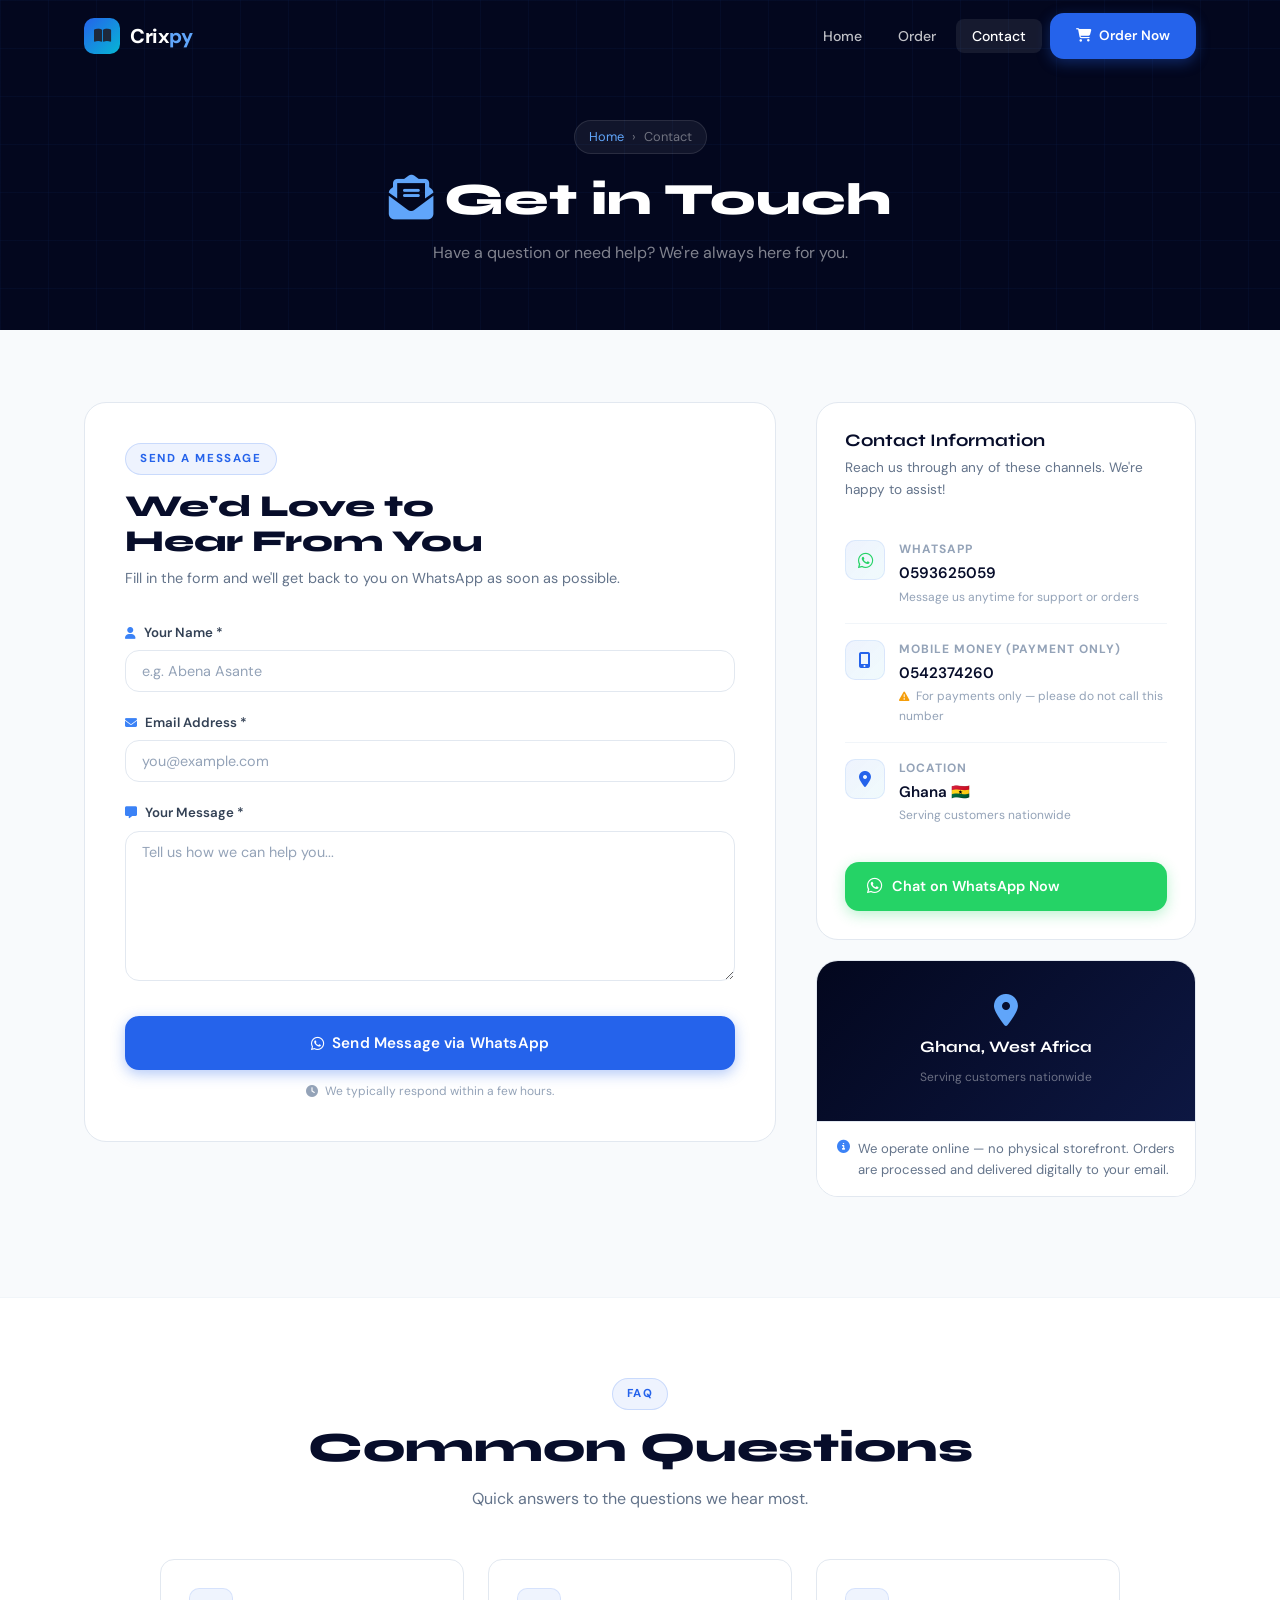
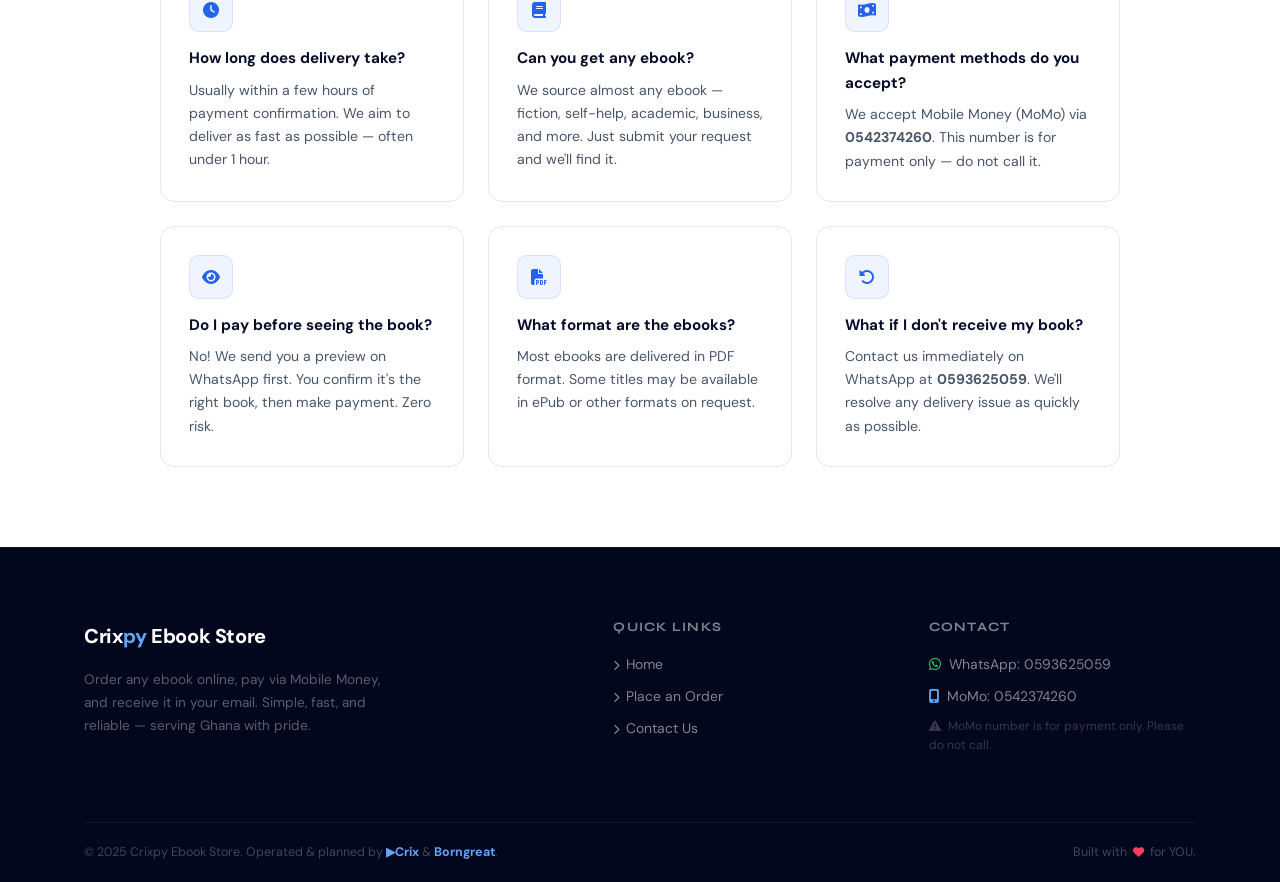
==== commit 4e3c9879: "Add files via upload" ====
--- a/contact.html
+++ b/contact.html
@@ -241,8 +241,8 @@
         </div>
       </div>
       <div class="footer-bottom">
-        <span>© 2025 Crixpy Ebook Store. Operated &amp; planned by <strong style="color:var(--blue-300);">Crix</strong> &amp; <strong style="color:var(--blue-300);">Borngreat</strong>.</span>
-        <span style="display:flex;align-items:center;gap:6px;">Built with <i class="fa-solid fa-heart" style="color:#f43f5e;font-size:0.7rem;"></i> for Ghana</span>
+        <span>© 2025 Crixpy Ebook Store. Operated &amp; planned by <strong style="color:var(--blue-300);">▶Crix</strong> &amp; <strong style="color:var(--blue-300);">Borngreat</strong>.</span>
+        <span style="display:flex;align-items:center;gap:6px;">Built with <i class="fa-solid fa-heart" style="color:#f43f5e;font-size:0.7rem;"></i> for YOU.</span>
       </div>
     </div>
   </footer>
--- a/style.css
+++ b/style.css
@@ -860,22 +860,132 @@
 }
 
 @media (max-width: 768px) {
+  /* Navbar */
   .nav-links, .nav-cta { display: none; }
-  .hamburger { display: flex; }
-  .hero-inner { padding: 100px 24px 60px; }
+  .hamburger { display: flex; margin-left: auto; }
+  .nav-inner { padding: 0 16px; }
+
+  /* Hero */
+  .hero-inner { padding: 90px 16px 56px; gap: 40px; }
+  .hero-title { font-size: clamp(1.9rem, 7vw, 2.6rem); }
+  .hero-sub { font-size: 0.95rem; }
+  .hero-stats { gap: 20px; flex-wrap: wrap; }
+  .hero-stat-num { font-size: 1.5rem; }
+  .hero-card { padding: 20px; }
+  .hero-book-item { padding: 12px; }
+  .hero-book-cover { width: 38px; height: 48px; font-size: 1.1rem; }
+
+  /* Section spacing */
+  .how-it-works,
+  .featured-books,
+  .why-us { padding: 72px 0; }
+  .steps-grid,
+  .books-grid,
+  .features-grid { margin-top: 40px; }
+
+  /* Grids → single column */
   .steps-grid { grid-template-columns: 1fr; }
   .books-grid { grid-template-columns: 1fr; }
   .features-grid { grid-template-columns: 1fr; }
+
+  /* Forms */
   .form-row { grid-template-columns: 1fr; }
-  .footer-grid { grid-template-columns: 1fr; gap: 32px; }
-  .hero-stats { gap: 24px; }
-  .order-form-wrap, .contact-form-wrap { padding: 24px; }
-  .footer-bottom { justify-content: center; text-align: center; }
+  .order-form-wrap, .contact-form-wrap { padding: 24px 20px; }
+
+  /* Page header */
+  .page-header { padding: 100px 16px 48px; }
+  .page-header h1 { font-size: clamp(1.5rem, 6vw, 2rem); }
+
+  /* Order & Contact layout */
+  .order-section, .contact-section { padding: 48px 0 72px; }
+  .payment-sidebar { gap: 16px; }
+  .payment-card { padding: 22px 18px; }
+  .payment-number { font-size: 1.3rem; letter-spacing: 0.03em; }
+
+  /* Contact info */
+  .contact-form-wrap { padding: 24px 20px; }
+  .contact-info-card { padding: 22px 18px; }
+
+  /* CTA banner */
+  .cta-banner { padding: 64px 16px; }
+  .cta-sub { font-size: 0.95rem; }
+
+  /* Footer */
+  .footer { padding: 56px 0 0; }
+  .footer-grid { grid-template-columns: 1fr; gap: 28px; padding-bottom: 40px; }
+  .footer-bottom { justify-content: center; text-align: center; flex-direction: column; gap: 6px; }
+
+  /* FAQ grid → 1 col on tablet */
+  .faq-card { padding: 22px; }
+
+  /* Toast */
+  .toast { bottom: 16px; right: 16px; left: 16px; max-width: none; }
+
+  /* Container padding */
+  .container { padding: 0 16px; }
 }
 
 @media (max-width: 480px) {
-  .hero-actions { flex-direction: column; }
-  .btn { width: 100%; }
-  .cta-actions { flex-direction: column; align-items: center; }
-  .popup-box { padding: 32px 24px; }
-}
+  /* Navbar */
+  .nav-inner { height: 60px; }
+
+  /* Hero */
+  .hero-inner { padding: 80px 16px 48px; }
+  .hero-title { font-size: clamp(1.7rem, 8vw, 2.2rem); }
+  .hero-actions { flex-direction: column; gap: 10px; }
+  .hero-actions .btn { width: 100%; justify-content: center; }
+  .hero-stats { gap: 16px; }
+  .hero-visual { display: none; } /* hide decorative card on tiny screens */
+
+  /* Buttons — full-width in action groups only */
+  .cta-actions { flex-direction: column; align-items: stretch; }
+  .cta-actions .btn { width: 100%; justify-content: center; }
+
+  /* Forms */
+  .order-form-wrap, .contact-form-wrap { padding: 20px 16px; border-radius: var(--radius-md); }
+  .form-btn { font-size: 0.88rem; padding: 13px 16px; }
+  .form-group input, .form-group textarea, .form-group select { font-size: 16px; } /* prevent iOS zoom */
+
+  /* Order section */
+  .order-section, .contact-section { padding: 32px 0 56px; }
+  .payment-card { padding: 18px 16px; border-radius: var(--radius-md); }
+  .payment-number-box { padding: 18px 12px; }
+  .payment-number { font-size: 1.2rem; }
+
+  /* Page header */
+  .page-header { padding: 84px 16px 40px; }
+  .page-header h1 { font-size: 1.4rem; }
+  .page-header p { font-size: 0.88rem; }
+
+  /* Popup */
+  .popup-box { padding: 32px 20px; border-radius: var(--radius-lg); }
+  .popup-title { font-size: 1.25rem; }
+  .popup-text { font-size: 0.85rem; }
+  .popup-icon { width: 60px; height: 60px; font-size: 1.5rem; }
+
+  /* Step cards */
+  .step-card { padding: 28px 20px; }
+  .feature-card { padding: 24px 20px; }
+
+  /* Book cards */
+  .book-card-cover { height: 150px; }
+
+  /* Section titles */
+  .section-title { font-size: clamp(1.5rem, 6vw, 1.9rem); }
+  .section-sub { font-size: 0.88rem; }
+
+  /* FAQ grid */
+  .faq-card { padding: 18px 16px; }
+  .faq-question { font-size: 0.9rem; }
+
+  /* Footer */
+  .footer { padding: 48px 0 0; }
+  .footer-grid { gap: 24px; padding-bottom: 32px; }
+  .footer-brand p { font-size: 0.82rem; }
+
+  /* Trust strip */
+  .container > div[style*="gap:48px"] { gap: 20px !important; }
+
+  /* WhatsApp button */
+  .wa-btn { font-size: 0.85rem; padding: 12px 16px; }
+}
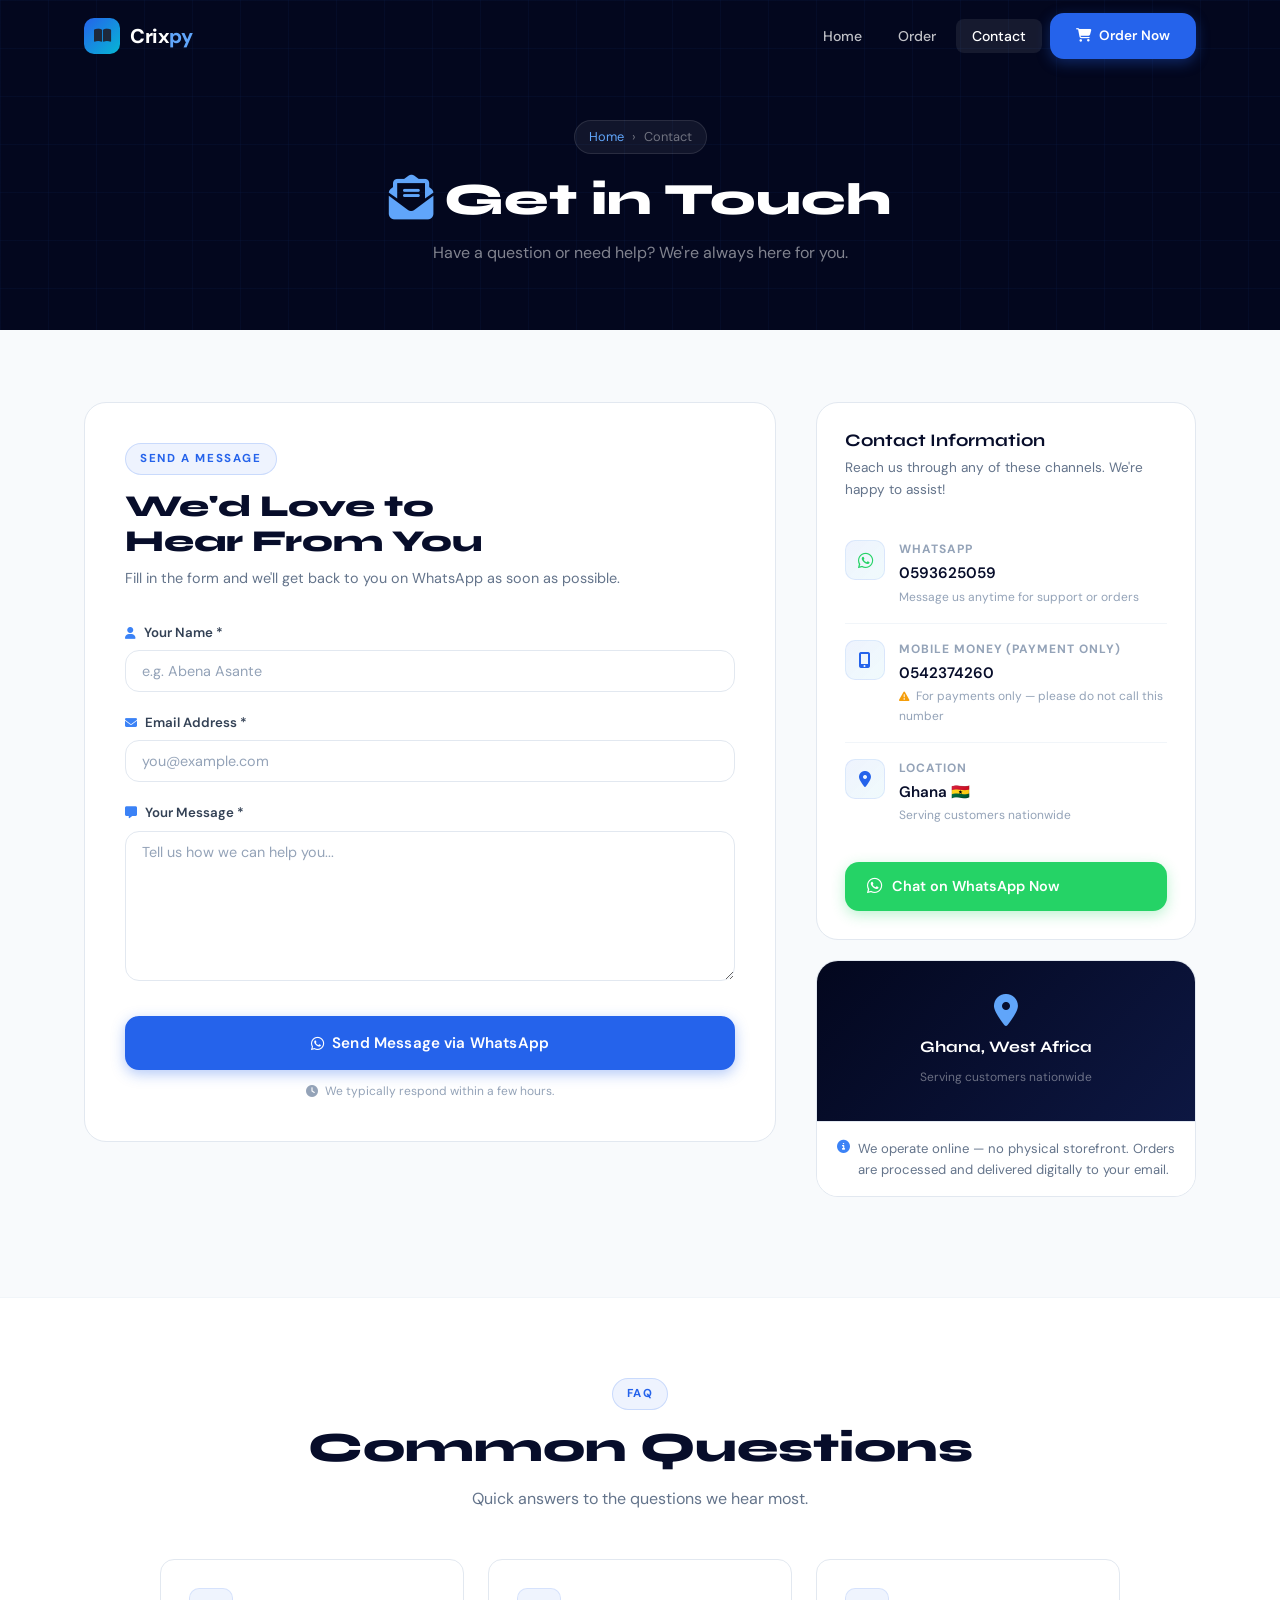
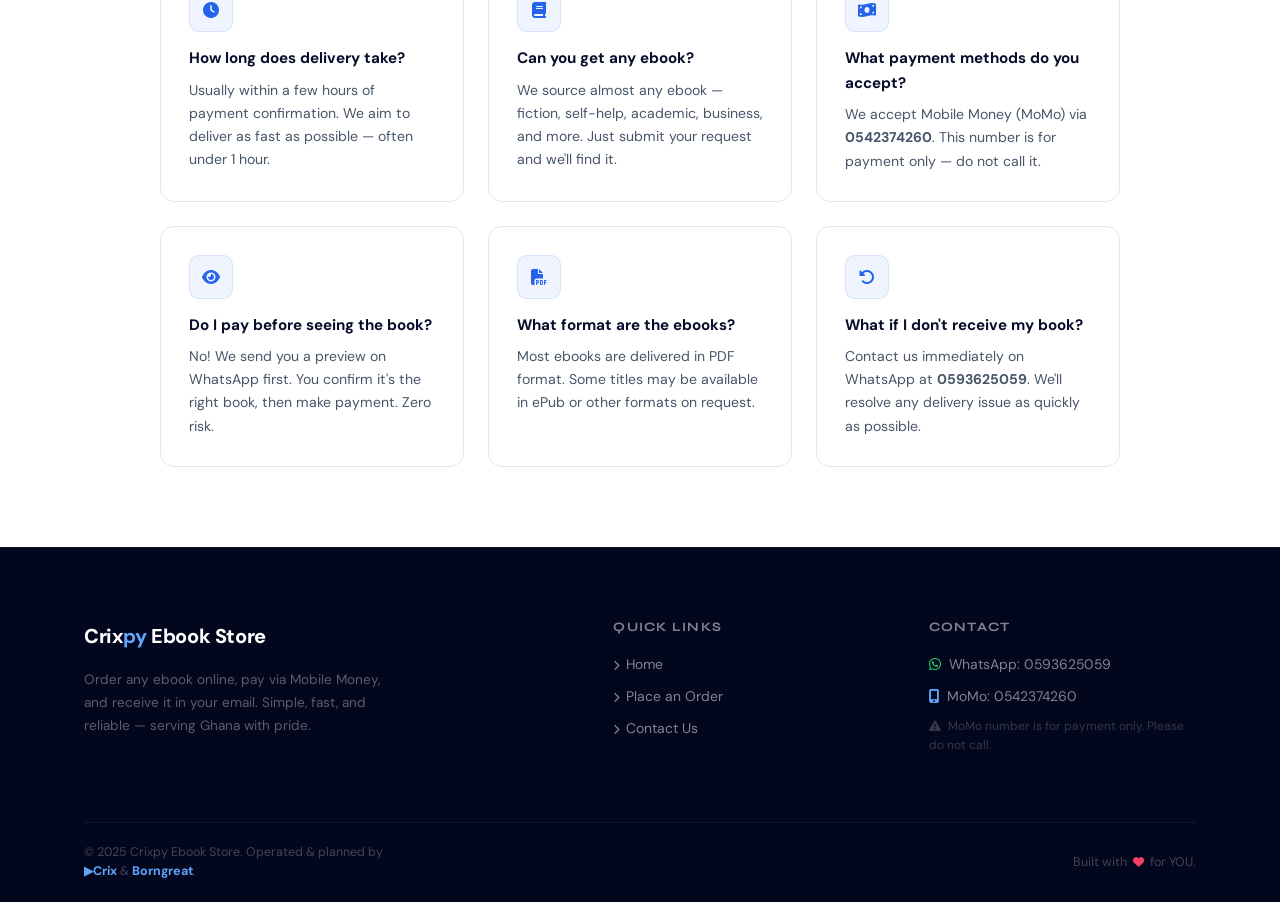
==== commit 53d5e629: "Add files via upload" ====
--- a/contact.html
+++ b/contact.html
@@ -241,7 +241,7 @@
         </div>
       </div>
       <div class="footer-bottom">
-        <span>© 2025 Crixpy Ebook Store. Operated &amp; planned by <strong style="color:var(--blue-300);">▶Crix</strong> &amp; <strong style="color:var(--blue-300);">Borngreat</strong>.</span>
+        <span>© 2025 Crixpy Ebook Store. Operated &amp; planned by<br><strong style="color:var(--blue-300);">▶Crix</strong> &amp; <strong style="color:var(--blue-300);">Borngreat</strong>.</span>
         <span style="display:flex;align-items:center;gap:6px;">Built with <i class="fa-solid fa-heart" style="color:#f43f5e;font-size:0.7rem;"></i> for YOU.</span>
       </div>
     </div>
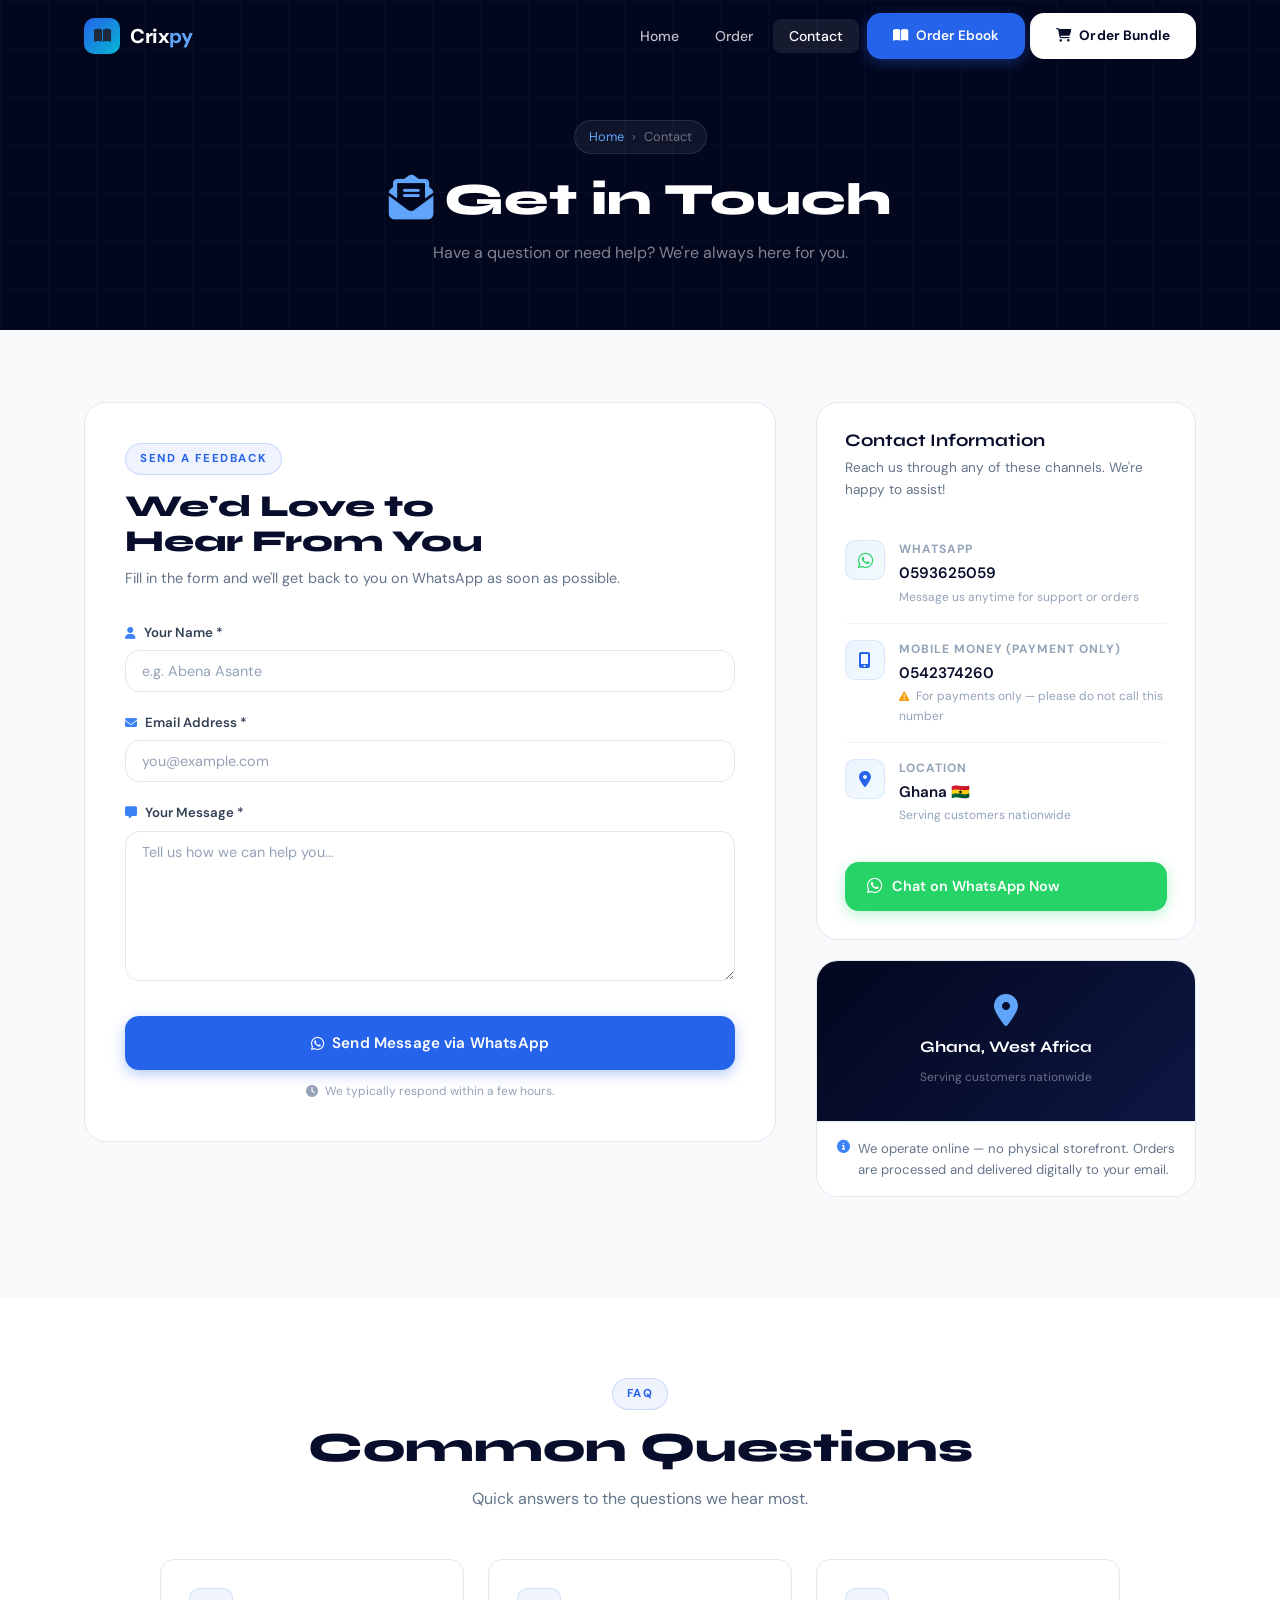
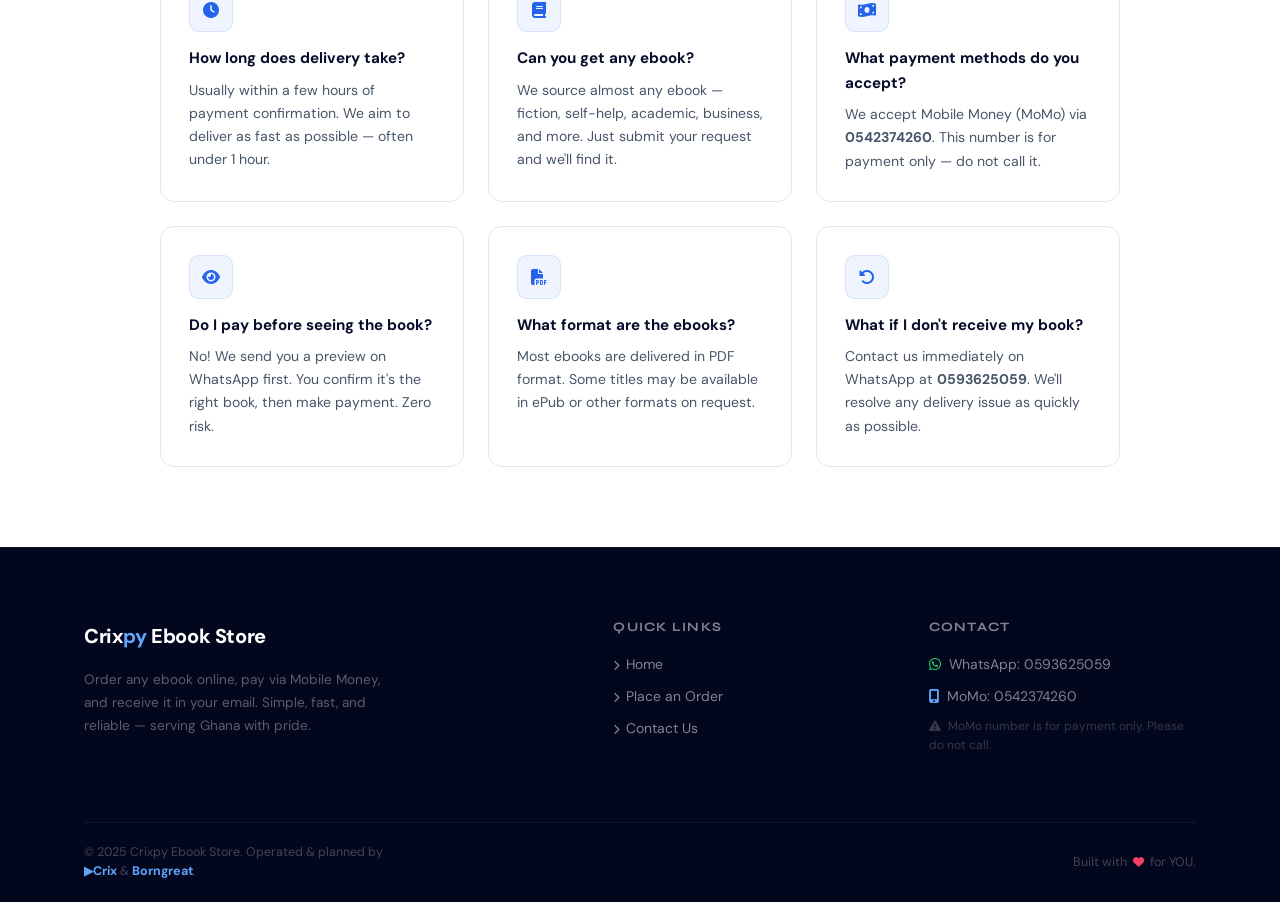
==== commit db27530c: "Add files via upload" ====
--- a/contact.html
+++ b/contact.html
@@ -24,7 +24,10 @@
         <li><a href="contact.html">Contact</a></li>
       </ul>
       <a href="order.html" class="btn btn-primary nav-cta" style="padding:10px 24px;font-size:0.85rem;">
-        <i class="fa-solid fa-cart-shopping"></i> Order Now
+        <i class="fa-solid fa-book-open"></i> Order Ebook
+      </a>
+      <a href="https://vendor.selldataghana.com/crixdatahub" class="btn btn-white nav-cta" style="padding:10px 24px;font-size:0.85rem;margin-left: 5px;">
+        <i class="fa-solid fa-cart-shopping"></i> Order Bundle
       </a>
       <button class="hamburger" id="hamburger" aria-label="Toggle Menu">
         <span></span><span></span><span></span>
@@ -37,8 +40,11 @@
     <a href="index.html"><i class="fa-solid fa-house"></i> Home</a>
     <a href="order.html"><i class="fa-solid fa-book-open"></i> Order</a>
     <a href="contact.html"><i class="fa-solid fa-envelope"></i> Contact</a>
-    <a href="order.html" class="btn btn-primary" style="text-align:center;border-radius:8px;margin-top:8px;">
-      <i class="fa-solid fa-cart-shopping"></i> Order Now
+     <a href="order.html" class="btn btn-primary" style="text-align:center;border-radius:8px;margin-top:8px;">
+      <i class="fa-solid fa-book-open"></i> Order Ebook
+    </a>
+    <a href="https://vendor.selldataghana.com/crixdatahub" class="btn btn-primary" style="text-align:center;border-radius:8px;margin-top:8px;">
+      <i class="fa-solid fa-cart-shopping"></i> Order Bundle
     </a>
   </div>
 
@@ -60,7 +66,7 @@
 
         <!-- CONTACT FORM -->
         <div class="contact-form-wrap">
-          <span class="section-label">Send a Message</span>
+          <span class="section-label">Send a feedback</span>
           <h2 class="section-title" style="font-size:1.9rem;margin-bottom:8px;">We'd Love to<br>Hear From You</h2>
           <p style="color:var(--gray-500);font-size:0.9rem;margin-bottom:32px;">Fill in the form and we'll get back to you on WhatsApp as soon as possible.</p>
 
@@ -232,7 +238,9 @@
         </div>
         <div class="footer-col">
           <h4>Contact</h4>
-          <p><i class="fa-brands fa-whatsapp" style="color:var(--wa-green);margin-right:8px;"></i>WhatsApp: 0593625059</p>
+          <p>
+            <a href="https://wa.me/233593625059" target="_blank">
+            <i class="fa-brands fa-whatsapp" style="color:var(--wa-green);margin-right:8px;"></i>WhatsApp: 0593625059</a></p>
           <p><i class="fa-solid fa-mobile-screen-button" style="color:var(--blue-300);margin-right:8px;"></i>MoMo: 0542374260</p>
           <p style="font-size:0.75rem;color:rgba(255,255,255,0.2);margin-top:6px;">
             <i class="fa-solid fa-triangle-exclamation" style="margin-right:4px;"></i>
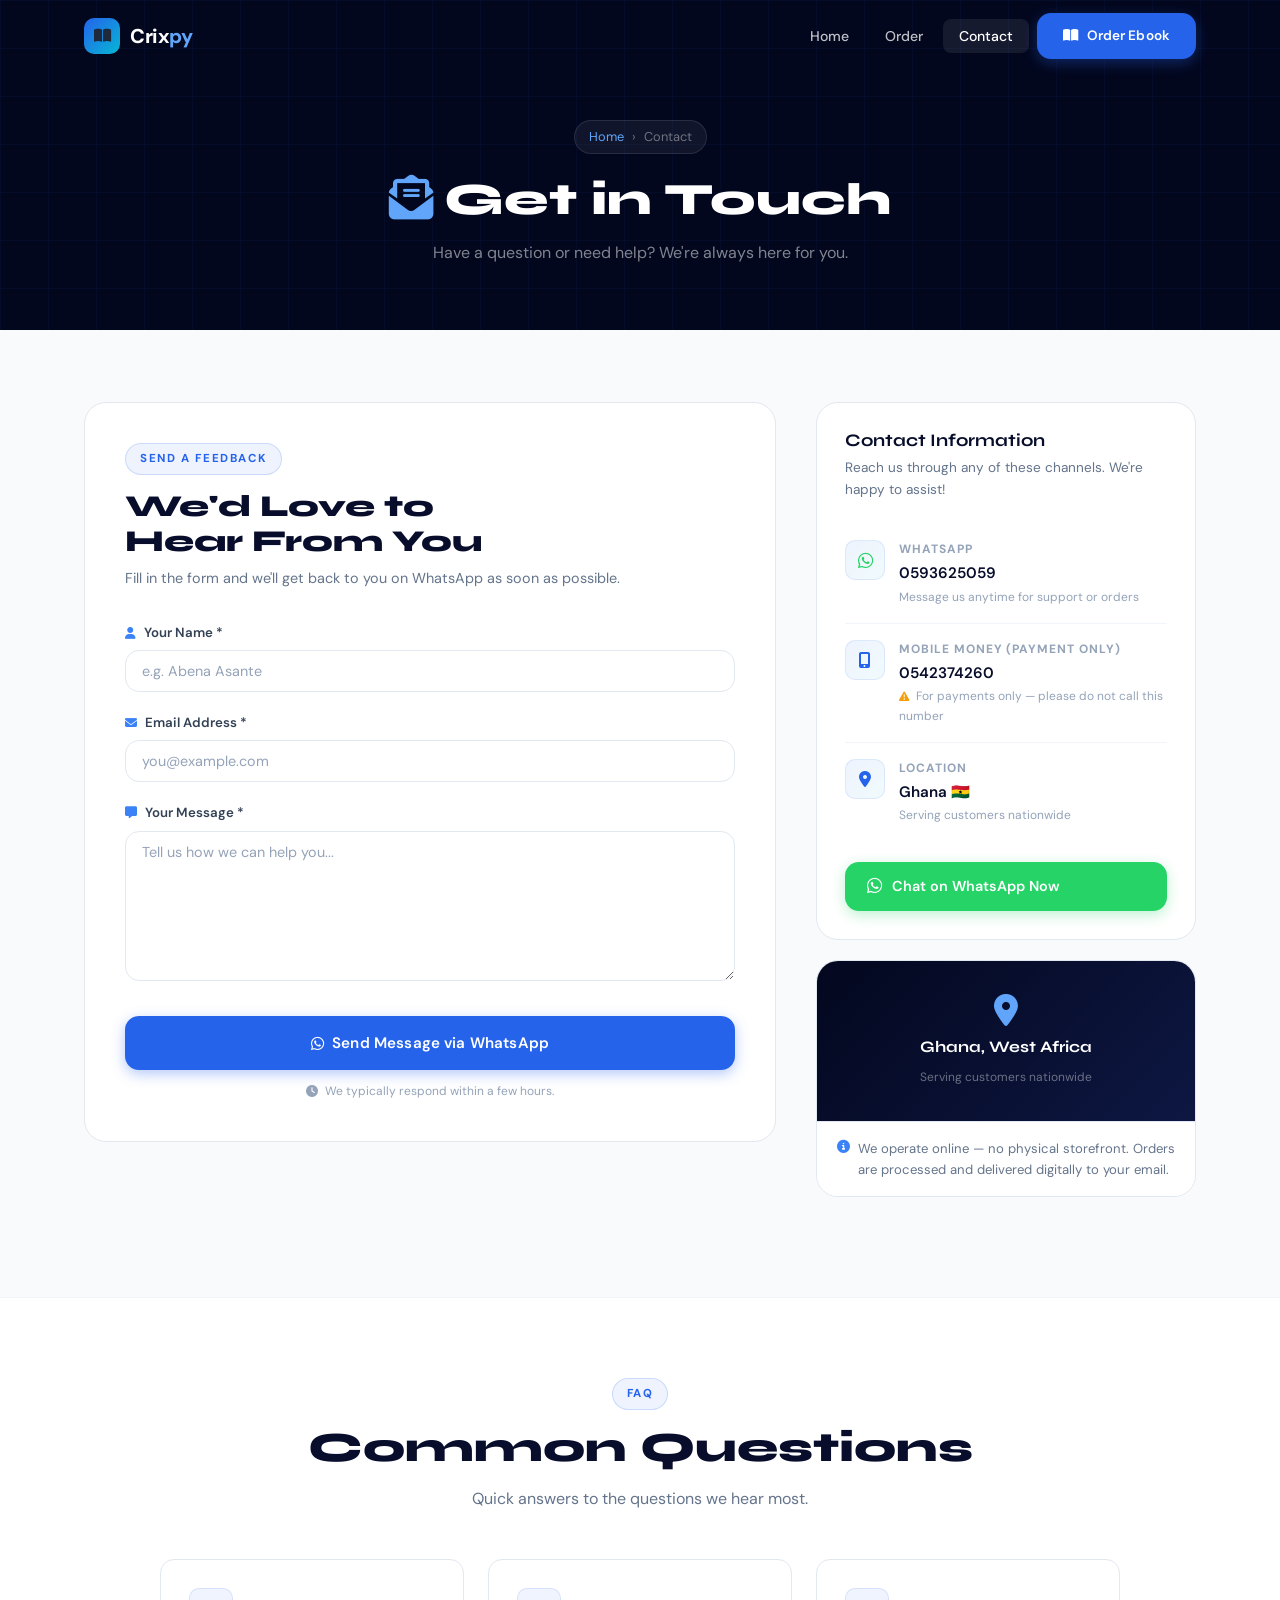
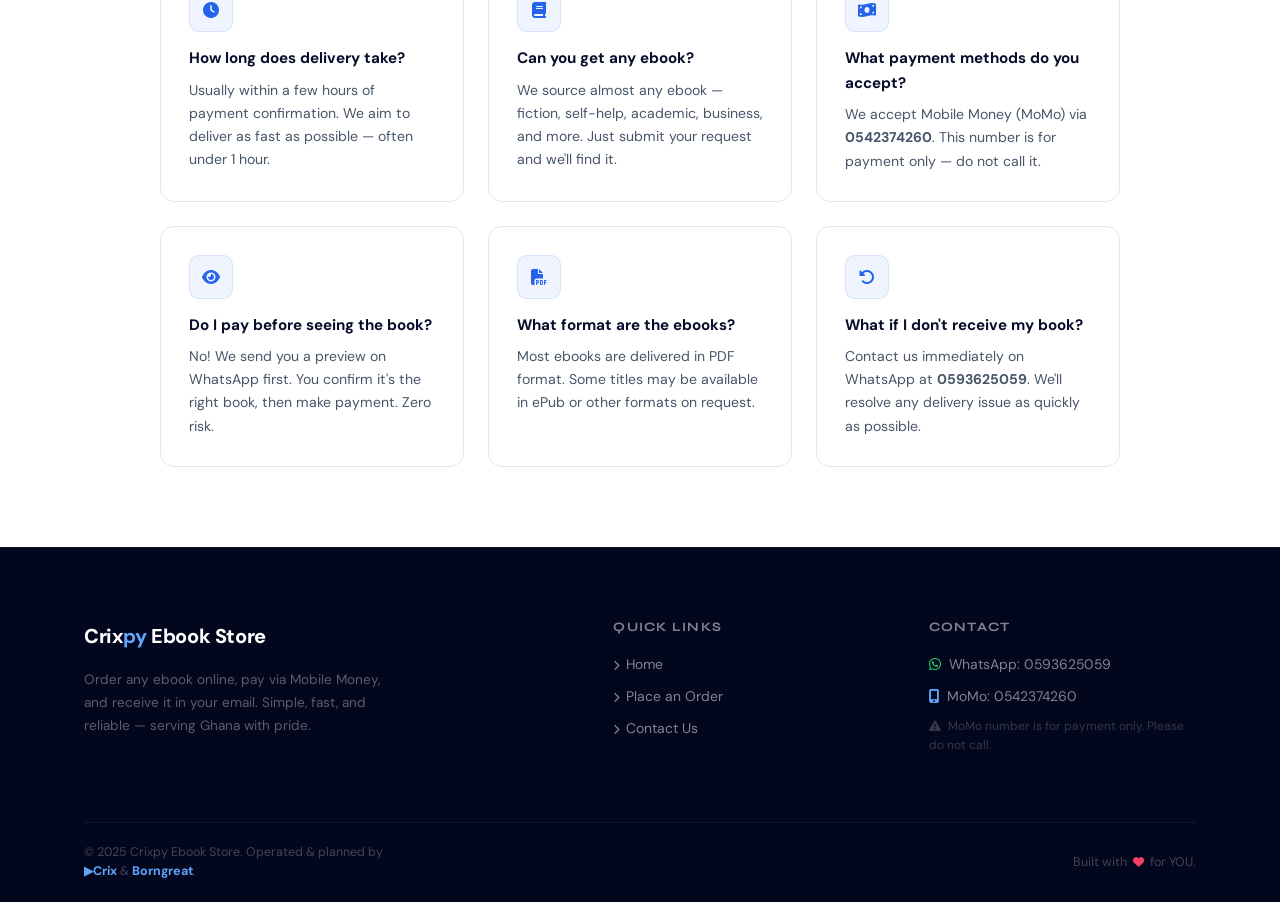
==== commit 34d74fa4: "Add files via upload" ====
--- a/contact.html
+++ b/contact.html
@@ -26,9 +26,9 @@
       <a href="order.html" class="btn btn-primary nav-cta" style="padding:10px 24px;font-size:0.85rem;">
         <i class="fa-solid fa-book-open"></i> Order Ebook
       </a>
-      <a href="https://vendor.selldataghana.com/crixdatahub" class="btn btn-white nav-cta" style="padding:10px 24px;font-size:0.85rem;margin-left: 5px;">
+      <!-- <a href="https://vendor.selldataghana.com/crixdatahub" class="btn btn-white nav-cta" style="padding:10px 24px;font-size:0.85rem;margin-left: 5px;">
         <i class="fa-solid fa-cart-shopping"></i> Order Bundle
-      </a>
+      </a> -->
       <button class="hamburger" id="hamburger" aria-label="Toggle Menu">
         <span></span><span></span><span></span>
       </button>
@@ -43,9 +43,9 @@
      <a href="order.html" class="btn btn-primary" style="text-align:center;border-radius:8px;margin-top:8px;">
       <i class="fa-solid fa-book-open"></i> Order Ebook
     </a>
-    <a href="https://vendor.selldataghana.com/crixdatahub" class="btn btn-primary" style="text-align:center;border-radius:8px;margin-top:8px;">
+    <!-- <a href="https://vendor.selldataghana.com/crixdatahub" class="btn btn-primary" style="text-align:center;border-radius:8px;margin-top:8px;">
       <i class="fa-solid fa-cart-shopping"></i> Order Bundle
-    </a>
+    </a> -->
   </div>
 
   <!-- ════════════ PAGE HEADER ════════════ -->
